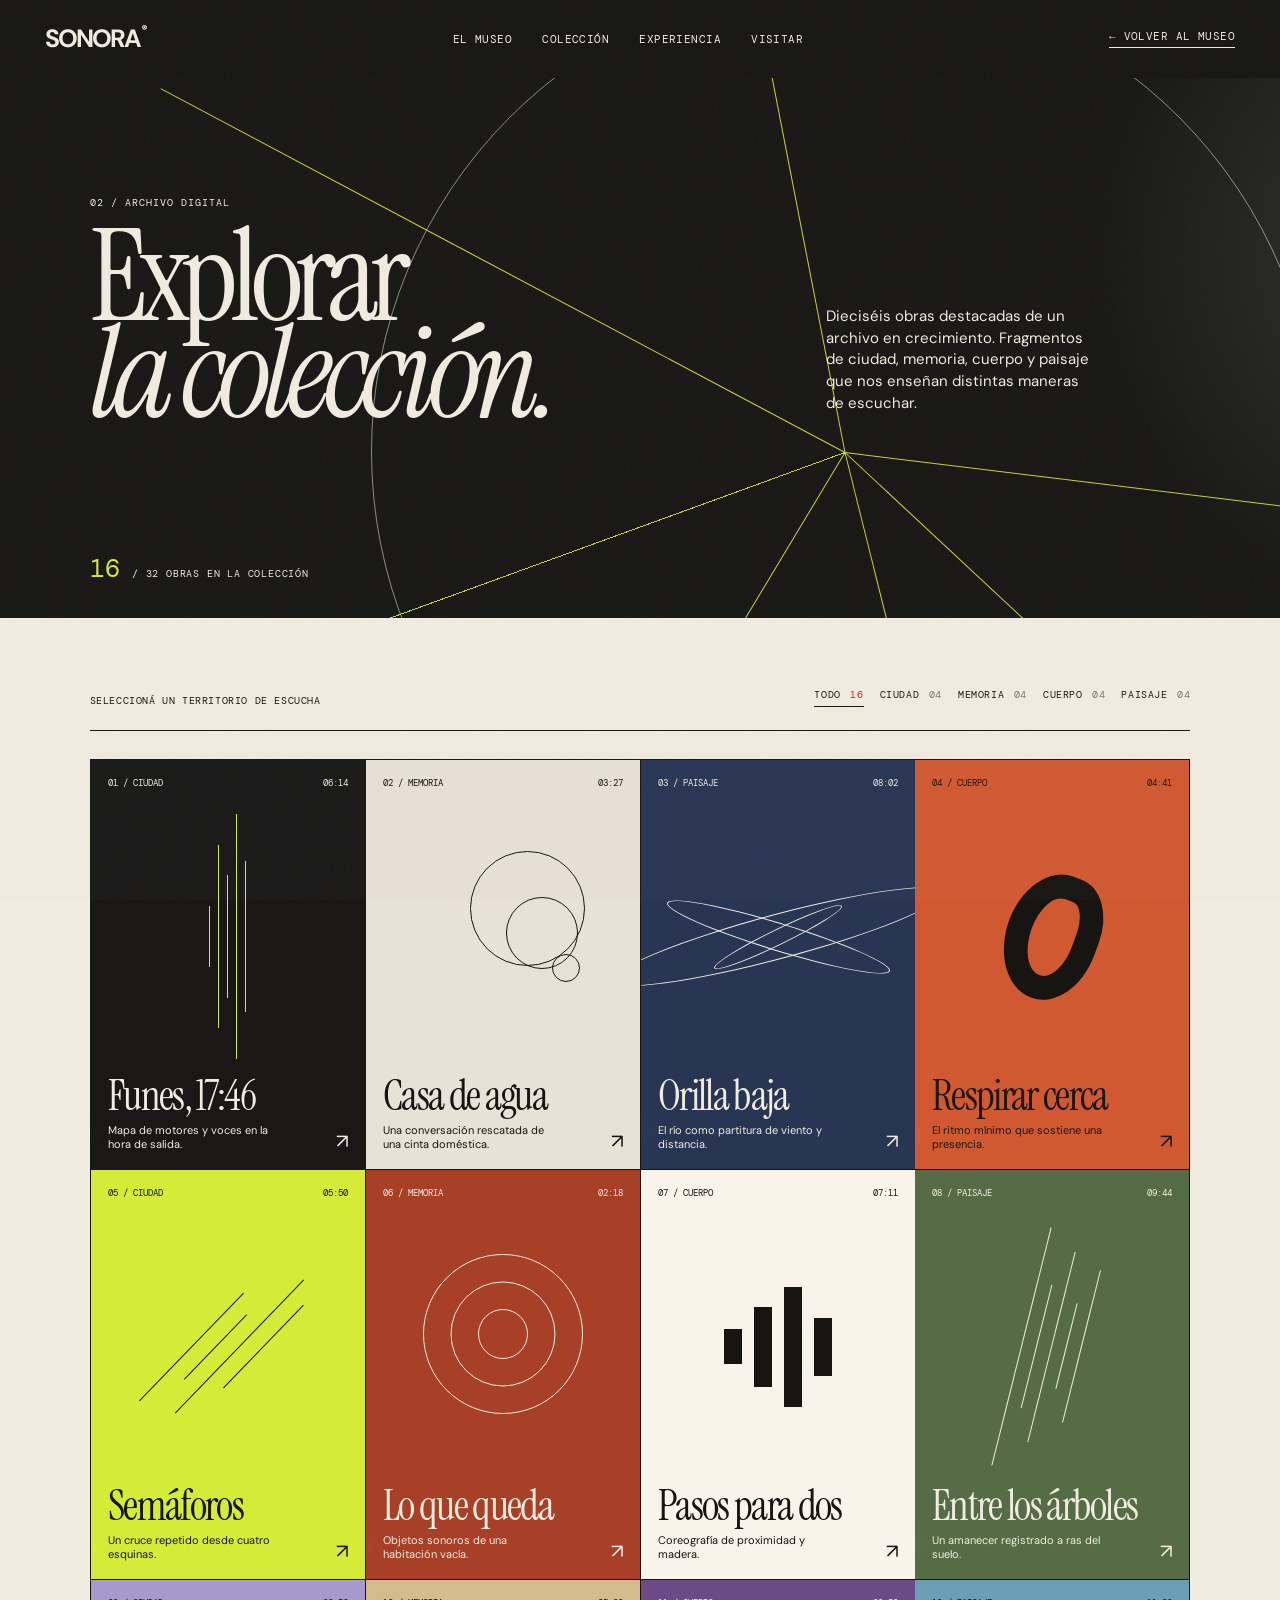
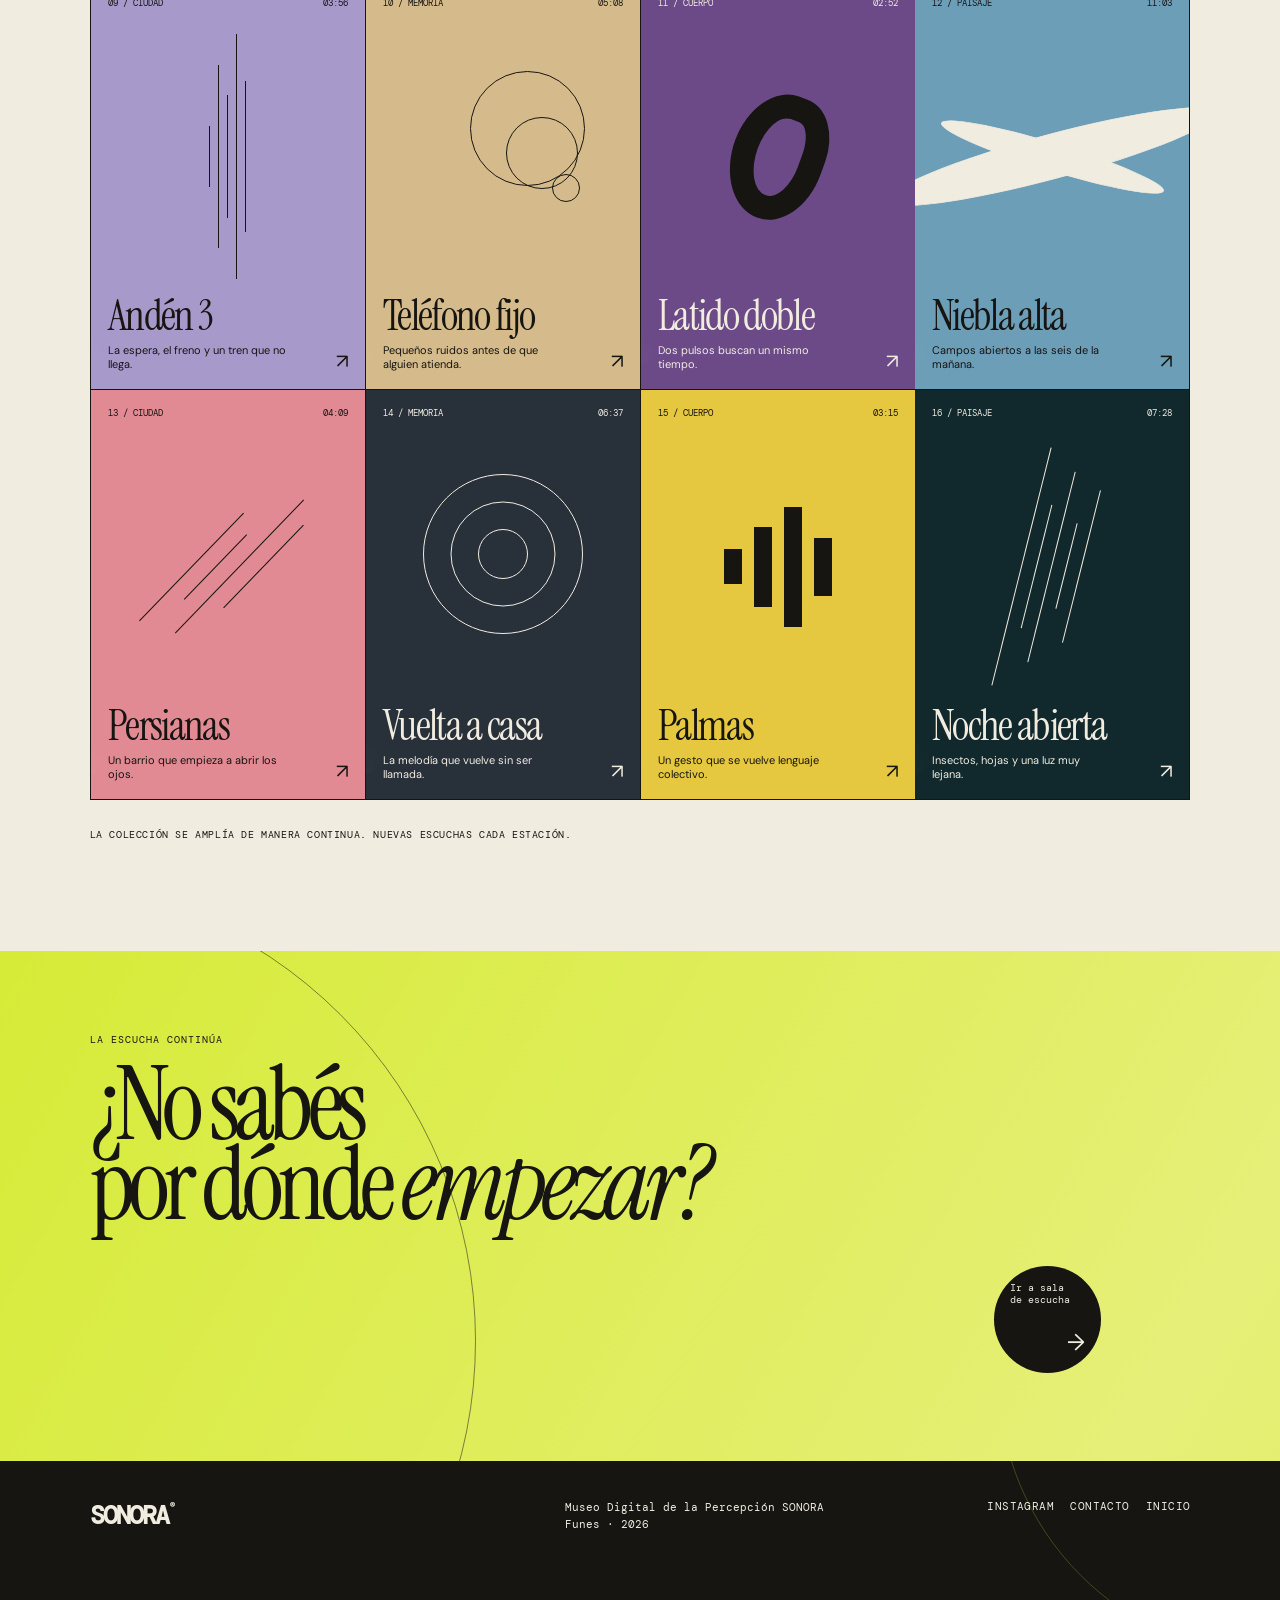
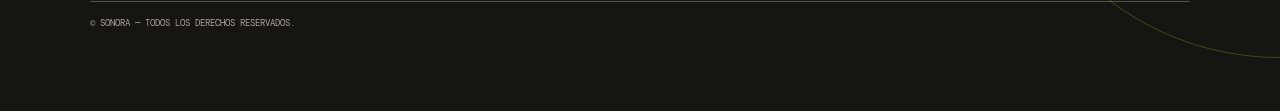
==== coleccion.html @ 022d8d6e "Add files via upload" ====
<!doctype html>
<html lang="es">
  <head>
    <meta charset="UTF-8" />
    <meta name="viewport" content="width=device-width, initial-scale=1.0" />
    <meta name="theme-color" content="#171614" />
    <meta name="description" content="Colección completa del Museo Digital de la Percepción Sonora." />
    <title>Archivo — SONORA</title>
    <link rel="stylesheet" href="styles.css" />
  </head>
  <body class="collection-page">
    <div class="grain" aria-hidden="true"></div>
    <header class="site-header collection-header">
      <a class="wordmark" href="assets/easter-egg.png" aria-label="SONORA, sorpresa">SONORA<span>®</span></a>
      <button class="menu-toggle" type="button" aria-expanded="false" aria-controls="navigation"><span></span><span></span><span class="sr-only">Abrir menú</span></button>
      <nav id="navigation" aria-label="Navegación principal">
        <a href="index.html#museo">El museo</a><a href="coleccion.html" aria-current="page">Colección</a><a href="index.html#experiencia">Experiencia</a><a href="visitar.html">Visitar</a>
      </nav>
      <a class="header-cta" href="index.html">← Volver al museo</a>
    </header>
    <main>
      <section class="archive-hero" aria-labelledby="archive-title">
        <p class="eyebrow">02 / Archivo digital</p>
        <div class="archive-title-row"><h1 id="archive-title">Explorar<br /><em>la colección.</em></h1><p>Dieciséis obras destacadas de un archivo en crecimiento. Fragmentos de ciudad, memoria, cuerpo y paisaje que nos enseñan distintas maneras de escuchar.</p></div>
        <div class="archive-counter"><span id="work-count">16</span> / 32 obras en la colección</div>
        <div class="archive-line" aria-hidden="true"><i></i><i></i><i></i><i></i><i></i><i></i><i></i></div>
      </section>
      <section class="archive-content" aria-label="Obras de la colección">
        <div class="archive-toolbar"><p>Seleccioná un territorio de escucha</p><div class="filters" role="group" aria-label="Filtrar colección">
          <button class="filter active" type="button" data-filter="all">Todo <span>16</span></button><button class="filter" type="button" data-filter="ciudad">Ciudad <span>04</span></button><button class="filter" type="button" data-filter="memoria">Memoria <span>04</span></button><button class="filter" type="button" data-filter="cuerpo">Cuerpo <span>04</span></button><button class="filter" type="button" data-filter="paisaje">Paisaje <span>04</span></button>
        </div></div>
        <div class="archive-grid">
          <article class="archive-work work-charcoal" data-category="ciudad" tabindex="0"><div class="work-meta"><span>01 / CIUDAD</span><span>06:14</span></div><div class="art-bars" aria-hidden="true"><i></i><i></i><i></i><i></i><i></i></div><div><h2>Funes, 17:46</h2><p>Mapa de motores y voces en la hora de salida.</p></div><span class="work-open">↗</span></article>
          <article class="archive-work work-bone" data-category="memoria" tabindex="0"><div class="work-meta"><span>02 / MEMORIA</span><span>03:27</span></div><div class="art-circles" aria-hidden="true"><i></i><i></i><i></i></div><div><h2>Casa de agua</h2><p>Una conversación rescatada de una cinta doméstica.</p></div><span class="work-open">↗</span></article>
          <article class="archive-work work-blue" data-category="paisaje" tabindex="0"><div class="work-meta"><span>03 / PAISAJE</span><span>08:02</span></div><div class="art-tide" aria-hidden="true"><i></i><i></i><i></i></div><div><h2>Orilla baja</h2><p>El río como partitura de viento y distancia.</p></div><span class="work-open">↗</span></article>
          <article class="archive-work work-orange" data-category="cuerpo" tabindex="0"><div class="work-meta"><span>04 / CUERPO</span><span>04:41</span></div><div class="art-body" aria-hidden="true"><i></i></div><div><h2>Respirar cerca</h2><p>El ritmo mínimo que sostiene una presencia.</p></div><span class="work-open">↗</span></article>
          <article class="archive-work work-acid" data-category="ciudad" tabindex="0"><div class="work-meta"><span>05 / CIUDAD</span><span>05:50</span></div><div class="art-gridline" aria-hidden="true"><i></i><i></i><i></i><i></i></div><div><h2>Semáforos</h2><p>Un cruce repetido desde cuatro esquinas.</p></div><span class="work-open">↗</span></article>
          <article class="archive-work work-rust" data-category="memoria" tabindex="0"><div class="work-meta"><span>06 / MEMORIA</span><span>02:18</span></div><div class="art-spiral" aria-hidden="true"><i></i><i></i><i></i></div><div><h2>Lo que queda</h2><p>Objetos sonoros de una habitación vacía.</p></div><span class="work-open">↗</span></article>
          <article class="archive-work work-cream" data-category="cuerpo" tabindex="0"><div class="work-meta"><span>07 / CUERPO</span><span>07:11</span></div><div class="art-steps" aria-hidden="true"><i></i><i></i><i></i><i></i></div><div><h2>Pasos para dos</h2><p>Coreografía de proximidad y madera.</p></div><span class="work-open">↗</span></article>
          <article class="archive-work work-green" data-category="paisaje" tabindex="0"><div class="work-meta"><span>08 / PAISAJE</span><span>09:44</span></div><div class="art-forest" aria-hidden="true"><i></i><i></i><i></i><i></i><i></i></div><div><h2>Entre los árboles</h2><p>Un amanecer registrado a ras del suelo.</p></div><span class="work-open">↗</span></article>
          <article class="archive-work work-lilac" data-category="ciudad" tabindex="0"><div class="work-meta"><span>09 / CIUDAD</span><span>03:56</span></div><div class="art-bars" aria-hidden="true"><i></i><i></i><i></i><i></i><i></i></div><div><h2>Andén 3</h2><p>La espera, el freno y un tren que no llega.</p></div><span class="work-open">↗</span></article>
          <article class="archive-work work-sand" data-category="memoria" tabindex="0"><div class="work-meta"><span>10 / MEMORIA</span><span>05:08</span></div><div class="art-circles" aria-hidden="true"><i></i><i></i><i></i></div><div><h2>Teléfono fijo</h2><p>Pequeños ruidos antes de que alguien atienda.</p></div><span class="work-open">↗</span></article>
          <article class="archive-work work-violet" data-category="cuerpo" tabindex="0"><div class="work-meta"><span>11 / CUERPO</span><span>02:52</span></div><div class="art-body" aria-hidden="true"><i></i></div><div><h2>Latido doble</h2><p>Dos pulsos buscan un mismo tiempo.</p></div><span class="work-open">↗</span></article>
          <article class="archive-work work-sky" data-category="paisaje" tabindex="0"><div class="work-meta"><span>12 / PAISAJE</span><span>11:03</span></div><div class="art-tide" aria-hidden="true"><i></i><i></i><i></i></div><div><h2>Niebla alta</h2><p>Campos abiertos a las seis de la mañana.</p></div><span class="work-open">↗</span></article>
          <article class="archive-work work-pink" data-category="ciudad" tabindex="0"><div class="work-meta"><span>13 / CIUDAD</span><span>04:09</span></div><div class="art-gridline" aria-hidden="true"><i></i><i></i><i></i><i></i></div><div><h2>Persianas</h2><p>Un barrio que empieza a abrir los ojos.</p></div><span class="work-open">↗</span></article>
          <article class="archive-work work-ink" data-category="memoria" tabindex="0"><div class="work-meta"><span>14 / MEMORIA</span><span>06:37</span></div><div class="art-spiral" aria-hidden="true"><i></i><i></i><i></i></div><div><h2>Vuelta a casa</h2><p>La melodía que vuelve sin ser llamada.</p></div><span class="work-open">↗</span></article>
          <article class="archive-work work-yellow" data-category="cuerpo" tabindex="0"><div class="work-meta"><span>15 / CUERPO</span><span>03:15</span></div><div class="art-steps" aria-hidden="true"><i></i><i></i><i></i><i></i></div><div><h2>Palmas</h2><p>Un gesto que se vuelve lenguaje colectivo.</p></div><span class="work-open">↗</span></article>
          <article class="archive-work work-night" data-category="paisaje" tabindex="0"><div class="work-meta"><span>16 / PAISAJE</span><span>07:28</span></div><div class="art-forest" aria-hidden="true"><i></i><i></i><i></i><i></i><i></i></div><div><h2>Noche abierta</h2><p>Insectos, hojas y una luz muy lejana.</p></div><span class="work-open">↗</span></article>
        </div>
        <p class="archive-note">La colección se amplía de manera continua. Nuevas escuchas cada estación.</p>
      </section>
      <section class="archive-cta"><p class="eyebrow">La escucha continúa</p><h2>¿No sabés<br />por dónde <em>empezar?</em></h2><a class="circle-link" href="index.html#experiencia"><span>Ir a sala<br />de escucha</span><b>→</b></a></section>
    </main>
    <footer><a class="wordmark" href="index.html">SONORA<span>®</span></a><p>Museo Digital de la Percepción SONORA<br />Funes · 2026</p><div><a href="https://instagram.com/fran.dubua/" target="_blank" rel="noreferrer">Instagram</a><a href="mailto:riojinzxc@gmail.com">Contacto</a><a href="index.html">Inicio</a></div><small>© SONORA — Todos los derechos reservados.</small></footer>
    <script src="coleccion.js"></script>
  </body>
</html>
---- styles.css ----
@import url('https://fonts.googleapis.com/css2?family=DM+Mono&family=DM+Sans:wght@400;500;700&family=Instrument+Serif:ital@0;1&display=swap');

:root{--ink:#161512;--cream:#f1ece0;--paper:#d9d0c0;--acid:#d6eb37;--rust:#c44a29;--red:#b52620;--mono:'DM Mono',monospace;--sans:'DM Sans',sans-serif;--serif:'Instrument Serif',Georgia,serif}*{box-sizing:border-box}html{scroll-behavior:smooth}body{margin:0;background:var(--cream);color:var(--ink);font-family:var(--sans);font-size:16px}.grain{position:fixed;inset:0;z-index:20;pointer-events:none;opacity:.055;background-image:url("data:image/svg+xml,%3Csvg viewBox='0 0 180 180' xmlns='http://www.w3.org/2000/svg'%3E%3Cfilter id='n'%3E%3CfeTurbulence type='fractalNoise' baseFrequency='.95' numOctaves='4' stitchTiles='stitch'/%3E%3C/filter%3E%3Crect width='100%25' height='100%25' filter='url(%23n)' opacity='.9'/%3E%3C/svg%3E")}.site-header{height:78px;padding:0 3.5vw;display:flex;align-items:center;justify-content:space-between;border-bottom:1px solid rgba(22,21,18,.24);position:absolute;left:0;right:0;z-index:4;color:var(--cream)}.wordmark{font-weight:700;letter-spacing:-.08em;font-size:25px;text-decoration:none;color:inherit}.wordmark span{font-family:var(--mono);font-size:8px;vertical-align:top;letter-spacing:0;margin-left:2px}.site-header nav{display:flex;gap:30px}.site-header nav a,.header-cta,footer a{font:11px var(--mono);color:inherit;text-decoration:none;text-transform:uppercase;letter-spacing:.04em}.header-cta{border-bottom:1px solid currentColor;padding-bottom:4px}.header-cta span{font-size:15px;margin-left:5px}.menu-toggle{display:none}.hero{min-height:800px;height:100vh;position:relative;overflow:hidden;background:#171614;color:var(--cream);padding:110px 7vw 38px}.hero-topline{font:10px var(--mono);display:flex;justify-content:space-between;letter-spacing:.08em}.hero-content{position:relative;z-index:2;margin-top:clamp(60px,12vh,150px);max-width:760px}.eyebrow{font:10px var(--mono);text-transform:uppercase;letter-spacing:.1em;margin:0 0 19px}.hero h1,h2{font:clamp(65px,9.4vw,150px)/.77 var(--serif);letter-spacing:-.055em;font-weight:400;margin:0}.hero h1 em,h2 em{font-weight:400}.hero-intro{display:flex;align-items:end;gap:35px;margin:42px 0 0 25%;max-width:480px}.hero-intro p{font-size:14px;line-height:1.45;margin:0;max-width:215px}.circle-link{display:flex;flex:none;width:107px;height:107px;border-radius:50%;background:var(--acid);color:var(--ink);padding:16px;text-decoration:none;justify-content:space-between;flex-direction:column;font:10px/1.2 var(--mono)}.circle-link b{font:23px var(--sans);align-self:flex-end}.hero-art{position:absolute;right:-7vw;bottom:-13vh;width:min(64vw,800px);height:min(64vw,800px)}.sun{background:var(--acid);width:24%;aspect-ratio:1;border-radius:50%;position:absolute;top:5%;left:43%;z-index:1}.arch{position:absolute;border:1px solid rgba(241,236,224,.72);border-bottom:0;border-radius:50% 50% 0 0}.arch-one{width:75%;height:105%;bottom:0;left:11%}.arch-two{width:51%;height:71%;bottom:0;left:23%}.arch-three{width:27%;height:37%;bottom:0;left:35%}.hero-art p{position:absolute;z-index:2;bottom:11%;left:0;font:10px/1.25 var(--mono);letter-spacing:.08em}.scroll-cue{position:absolute;bottom:35px;right:7vw;font:10px var(--mono);letter-spacing:.06em;display:flex;align-items:center;gap:10px}.scroll-cue span{display:block;height:1px;width:48px;background:var(--cream)}.manifesto{padding:150px 7vw;display:grid;grid-template-columns:18% 1fr 250px;gap:5vw;align-items:start}.section-index{font:10px var(--mono);letter-spacing:.08em}.manifesto h2,.collection h2,.lab-copy h2,.visit h2{font-size:clamp(52px,6.7vw,103px);line-height:.8}.large-copy{font-size:19px;line-height:1.45;max-width:575px;margin:52px 0 32px}.text-link{font:11px var(--mono);text-transform:uppercase;color:inherit;letter-spacing:.04em;text-decoration:none;border-bottom:1px solid;padding-bottom:6px}.text-link span{font:17px var(--sans);margin-left:9px}.quote-card{background:var(--rust);color:var(--cream);min-height:355px;padding:27px;position:relative;overflow:hidden}.quote-mark{font:68px/1 var(--serif)}blockquote{font:31px/.93 var(--serif);margin:35px 0 35px}cite{font:9px var(--mono);font-style:normal;text-transform:uppercase}.quote-lines{position:absolute;bottom:-4px;right:-25px;width:180px;height:90px;display:flex;align-items:flex-end;gap:4px;opacity:.75}.quote-lines i{width:1px;background:var(--cream);transform-origin:bottom}.quote-lines i:nth-child(1){height:25%}.quote-lines i:nth-child(2){height:86%}.quote-lines i:nth-child(3){height:48%}.quote-lines i:nth-child(4){height:100%}.quote-lines i:nth-child(5){height:63%}.quote-lines i:nth-child(6){height:87%}.collection{padding:75px 3.5vw 100px;border-top:1px solid var(--ink)}.section-heading{padding:0 3.5vw 65px;display:flex;align-items:end;justify-content:space-between}.section-heading .eyebrow{margin-top:20px;margin-bottom:0}.room-grid{display:grid;grid-template-columns:repeat(4,1fr);border-top:1px solid var(--ink);border-left:1px solid var(--ink)}.room{height:515px;border-right:1px solid var(--ink);border-bottom:1px solid var(--ink);padding:17px;position:relative;overflow:hidden;cursor:pointer;transition:transform .3s ease,box-shadow .3s ease}.room:hover,.room:focus-visible{transform:translateY(-8px);box-shadow:0 12px 0 var(--ink);z-index:1;outline:none}.room-number,.room-type{font:10px var(--mono);position:relative;z-index:1}.room-type{float:right}.room h3{font:45px/.83 var(--serif);letter-spacing:-.04em;position:absolute;z-index:2;left:17px;bottom:62px;margin:0}.room p{font-size:12px;line-height:1.3;position:absolute;left:17px;bottom:19px;margin:0;max-width:160px}.room-arrow{position:absolute;right:18px;bottom:18px;font-size:21px}.room-dark{background:#171614;color:var(--cream)}.room-paper{background:#e5dfd4}.room-red{background:var(--red);color:var(--cream)}.room-line{background:var(--acid)}.room-visual{position:absolute;inset:50px 0 100px}.pulse-visual{display:flex;align-items:center;justify-content:center;gap:10px}.pulse-visual i{display:block;width:1px;background:var(--acid);animation:pulse 1.6s infinite ease-in-out}.pulse-visual i:nth-child(1){height:35%}.pulse-visual i:nth-child(2){height:73%;animation-delay:.2s}.pulse-visual i:nth-child(3){height:100%;animation-delay:.4s}.pulse-visual i:nth-child(4){height:55%;animation-delay:.6s}@keyframes pulse{50%{transform:scaleY(.35)}}.paper-visual span{font:110px var(--serif);position:absolute;left:14%;top:20%;color:rgba(22,21,18,.14)}.paper-visual i{position:absolute;border:1px solid var(--ink);border-radius:50%;width:145px;aspect-ratio:1;left:32%;top:13%}.paper-visual i:nth-of-type(2){width:95px;left:44%;top:27%}.paper-visual i:nth-of-type(3){width:40px;left:57%;top:43%}.ear-visual div{width:150px;height:190px;border-radius:50% 48% 52% 47%;border:34px solid var(--cream);border-left-width:22px;transform:rotate(-27deg);margin:27px auto}.line-visual{display:flex;justify-content:center;align-items:center;gap:9px}.line-visual i{display:block;border:1px solid var(--ink);height:190px;width:35px;border-radius:50%;transform:rotate(34deg)}.line-visual i:nth-child(2){height:120px}.line-visual i:nth-child(3){height:230px}.line-visual i:nth-child(4){height:80px}.line-visual i:nth-child(5){height:160px}.collection-footer{display:flex;justify-content:space-between;padding:25px 3.5vw 0}.collection-footer p{font:11px var(--mono);margin:0}.listening-lab{display:grid;grid-template-columns:1fr 1fr;min-height:720px;background:#25241f;color:var(--cream)}.lab-copy{padding:11vw 9vw}.lab-copy>p:not(.eyebrow):not(.small-note){font-size:15px;line-height:1.45;max-width:340px;margin:42px 0}.small-note{font:10px var(--mono);color:#b5b0a8}.sound-console{background:#121210;padding:25px 9%;display:flex;flex-direction:column;align-items:center;position:relative;overflow:hidden}.console-header{width:100%;font:10px var(--mono);letter-spacing:.04em;display:flex;justify-content:space-between}.console-header span:last-child{color:var(--acid)}.sound-orbit{width:330px;aspect-ratio:1;margin:auto;position:relative}.orbit{position:absolute;border:1px solid rgba(241,236,224,.65);border-radius:50%;left:50%;top:50%;transform:translate(-50%,-50%)}.orbit-a{width:100%;height:46%;animation:spin 13s infinite linear}.orbit-b{height:100%;width:46%;animation:spin 10s infinite reverse linear}.core{width:24%;aspect-ratio:1;border-radius:50%;background:var(--acid);position:absolute;left:38%;top:38%;box-shadow:0 0 35px rgba(214,235,55,.3);transition:transform .2s}.is-playing .core{animation:breathe 1.8s infinite ease-in-out}@keyframes spin{to{transform:translate(-50%,-50%) rotate(360deg)}}@keyframes breathe{50%{transform:scale(1.35)}}.play-button{width:110px;height:110px;border:1px solid var(--cream);border-radius:50%;background:transparent;color:var(--cream);margin:-35px 0 28px;position:relative;z-index:1;cursor:pointer;font:10px var(--mono);text-transform:uppercase;display:flex;flex-direction:column;align-items:center;justify-content:center;gap:7px;transition:.25s}.play-button:hover{background:var(--acid);border-color:var(--acid);color:var(--ink)}.play-icon{font-size:17px}.sound-controls{border-top:1px solid rgba(241,236,224,.4);padding-top:18px;width:100%;display:grid;grid-template-columns:1fr 1.4fr;gap:15px;font:10px var(--mono);text-transform:uppercase}.sound-controls label{display:flex;flex-direction:column;gap:8px}.sound-controls select{appearance:none;background:transparent;color:var(--cream);border:0;border-bottom:1px solid rgba(241,236,224,.6);padding:0 0 7px;font:12px var(--sans)}.sound-controls option{color:var(--ink)}input[type=range]{accent-color:var(--acid);width:100%}output{color:var(--acid);text-transform:none}.waveform{height:22px;width:100%;margin-top:25px;background:repeating-linear-gradient(90deg,transparent 0 7px,var(--acid) 7px 8px,transparent 8px 14px);mask-image:linear-gradient(135deg,transparent 0 5%,#000 5% 15%,transparent 15% 22%,#000 22% 44%,transparent 44% 55%,#000 55% 70%,transparent 70% 80%,#000 80% 100%);opacity:.8}.visit{background:var(--paper);min-height:680px;display:grid;grid-template-columns:45% 1fr}.visit-art{position:relative;overflow:hidden;background:#ded6c7}.ripple{position:absolute;border:1px solid var(--ink);width:130%;aspect-ratio:1;border-radius:50%;left:-65%;top:50%;transform:translateY(-50%)}.r2{width:105%;left:-52.5%}.r3{width:80%;left:-40%}.r4{width:55%;left:-27.5%;background:var(--acid)}.visit-content{padding:10vw 7vw 5vw;display:flex;flex-direction:column;justify-content:space-between}.visit h2{font-size:clamp(64px,7.5vw,116px)}.visit-bottom{display:flex;align-items:end;justify-content:space-between;gap:25px}.visit-bottom p{font-size:14px;line-height:1.4;max-width:220px;margin:0}.button-light{background:var(--ink);color:var(--cream);padding:17px 20px;text-decoration:none;font:10px var(--mono);text-transform:uppercase;white-space:nowrap}.button-light span{font-size:15px;margin-left:12px}footer{min-height:250px;padding:38px 7vw;display:grid;grid-template-columns:1.5fr 1fr 1fr;gap:25px;background:var(--ink);color:var(--cream)}footer p{font:11px/1.5 var(--mono);margin:0}footer>div{display:flex;gap:16px;justify-content:end}footer small{grid-column:1/-1;border-top:1px solid rgba(241,236,224,.28);padding-top:15px;font:9px var(--mono);text-transform:uppercase;color:#aaa59b}.sr-only{position:absolute;width:1px;height:1px;overflow:hidden;clip:rect(0,0,0,0)}
@media(max-width:800px){.site-header{height:65px;padding:0 5vw}.site-header nav,.header-cta{display:none}.menu-toggle{display:flex;width:32px;height:24px;border:0;background:transparent;padding:3px 0;flex-direction:column;justify-content:space-around}.menu-toggle span:not(.sr-only){height:1px;background:var(--cream);width:100%;display:block}.site-header nav.open{display:flex;position:absolute;top:65px;right:0;left:0;background:var(--ink);padding:24px 5vw;flex-direction:column;gap:20px}.hero{min-height:680px;padding:90px 7vw 28px}.hero-content{margin-top:70px}.hero-intro{margin:30px 0 0;gap:22px}.hero-art{width:105vw;right:-40vw;bottom:-3vh}.scroll-cue{display:none}.manifesto{padding:90px 7vw;grid-template-columns:1fr;gap:35px}.quote-card{max-width:350px}.section-heading{padding:0 3.5vw 38px;display:block}.section-heading h2{margin-top:32px}.room-grid{grid-template-columns:1fr 1fr}.room{height:400px}.collection-footer{gap:25px;align-items:start;flex-direction:column}.listening-lab{grid-template-columns:1fr}.lab-copy{padding:90px 9vw 55px}.sound-console{min-height:610px;padding:22px 9%}.visit{grid-template-columns:1fr}.visit-art{height:270px}.ripple{left:-35%;top:100%}.r2{left:-23%}.r3{left:-10%}.r4{left:2%}.visit-content{min-height:540px;padding:70px 7vw 45px}footer{grid-template-columns:1fr 1fr;padding:34px 7vw}footer>div{justify-content:start;flex-direction:column;gap:10px}footer small{grid-column:1/-1}}
@media(max-width:450px){.hero h1{font-size:68px}.hero-intro p{font-size:13px}.circle-link{width:92px;height:92px}.room-grid{grid-template-columns:1fr}.room{height:370px}.room h3{font-size:47px}.visit-bottom{align-items:start;flex-direction:column}.sound-orbit{width:260px}footer{grid-template-columns:1fr}.manifesto h2,.collection h2,.lab-copy h2,.visit h2{font-size:60px}}

/* Página de colección */
.collection-page{background:var(--cream)}.collection-header{position:relative;background:var(--ink)}.archive-hero{background:var(--ink);color:var(--cream);padding:118px 7vw 75px;min-height:540px;position:relative;overflow:hidden}.archive-title-row{display:flex;justify-content:space-between;align-items:end;position:relative;z-index:1}.archive-title-row h1{font:clamp(76px,10vw,154px)/.76 var(--serif);font-weight:400;letter-spacing:-.06em;margin:0}.archive-title-row p{font-size:15px;line-height:1.45;width:265px;margin:0 9% 8px 0}.archive-counter{position:absolute;bottom:33px;z-index:1;font:10px var(--mono);letter-spacing:.08em;text-transform:uppercase}.archive-counter span{color:var(--acid);font-size:25px;margin-right:4px}.archive-line{position:absolute;right:-3vw;bottom:-24vw;width:74vw;height:74vw;border-radius:50%;border:1px solid rgba(241,236,224,.55)}.archive-line i{position:absolute;left:50%;top:50%;width:82%;height:1px;background:var(--acid);transform-origin:left center;opacity:.9}.archive-line i:nth-child(1){transform:rotate(7deg)}.archive-line i:nth-child(2){transform:rotate(43deg)}.archive-line i:nth-child(3){transform:rotate(76deg)}.archive-line i:nth-child(4){transform:rotate(121deg)}.archive-line i:nth-child(5){transform:rotate(160deg)}.archive-line i:nth-child(6){transform:rotate(208deg)}.archive-line i:nth-child(7){transform:rotate(259deg)}.archive-content{padding:70px 7vw 110px}.archive-toolbar{border-bottom:1px solid var(--ink);padding-bottom:23px;margin-bottom:28px;display:flex;justify-content:space-between;align-items:end;gap:25px}.archive-toolbar>p,.filter{font:10px var(--mono);text-transform:uppercase;letter-spacing:.06em}.archive-toolbar>p{margin:0}.filters{display:flex;gap:16px;flex-wrap:wrap;justify-content:end}.filter{background:transparent;border:0;border-bottom:1px solid transparent;padding:0 0 5px;cursor:pointer;color:var(--ink)}.filter span{color:#777;margin-left:3px}.filter:hover,.filter.active{border-bottom-color:var(--ink)}.filter.active span{color:var(--red)}.archive-grid{display:grid;grid-template-columns:repeat(4,1fr);border-top:1px solid var(--ink);border-left:1px solid var(--ink)}.archive-work{height:410px;position:relative;padding:17px;border-right:1px solid var(--ink);border-bottom:1px solid var(--ink);overflow:hidden;display:flex;flex-direction:column;justify-content:space-between;cursor:pointer;transition:transform .25s ease,box-shadow .25s ease}.archive-work:hover,.archive-work:focus-visible{transform:translateY(-7px);box-shadow:0 8px 0 var(--ink);z-index:2;outline:0}.archive-work[hidden]{display:none}.work-meta{font:9px var(--mono);display:flex;justify-content:space-between;position:relative;z-index:1}.archive-work h2{font:42px/.83 var(--serif);letter-spacing:-.04em;margin:0 0 9px}.archive-work p{font-size:11px;line-height:1.32;max-width:180px;margin:0}.work-open{position:absolute;right:16px;bottom:15px;font-size:20px}.work-charcoal{background:#191817;color:var(--cream)}.work-bone{background:#e8e1d6}.work-blue{background:#283553;color:#f1ece0}.work-orange{background:#d15931;color:#191817}.work-acid{background:var(--acid)}.work-rust{background:#a84028;color:var(--cream)}.work-cream{background:#f8f4e9}.work-green{background:#566c47;color:var(--cream)}.archive-work [class^="art-"]{position:absolute;inset:54px 0 110px}.art-bars{display:flex;justify-content:center;align-items:center;gap:8px}.art-bars i{display:block;width:1px;background:var(--acid);height:25%}.art-bars i:nth-child(2){height:75%}.art-bars i:nth-child(3){height:50%}.art-bars i:nth-child(4){height:100%}.art-bars i:nth-child(5){height:62%}.art-circles i{position:absolute;width:115px;aspect-ratio:1;border:1px solid var(--ink);border-radius:50%;left:38%;top:15%}.art-circles i:nth-child(2){width:72px;left:51%;top:34%}.art-circles i:nth-child(3){width:28px;left:68%;top:57%}.art-tide{display:flex;align-items:center;justify-content:center}.art-tide i{position:absolute;width:125%;height:45px;border:1px solid var(--cream);border-radius:50%;transform:rotate(-15deg)}.art-tide i:nth-child(2){width:85%;height:28px;transform:rotate(17deg)}.art-tide i:nth-child(3){width:52%;height:16px;transform:rotate(-26deg)}.art-body{display:flex;justify-content:center;align-items:center}.art-body i{width:92px;height:128px;border:24px solid var(--ink);border-radius:50% 42% 49% 52%;transform:rotate(20deg)}.art-gridline{display:flex;justify-content:center;gap:23px;align-items:center}.art-gridline i{width:1px;height:150px;background:var(--ink);transform:rotate(44deg)}.art-gridline i:nth-child(2){height:90px}.art-gridline i:nth-child(3){height:185px}.art-gridline i:nth-child(4){height:115px}.art-spiral i{position:absolute;left:50%;top:45%;border:1px solid var(--cream);border-radius:50%;transform:translate(-50%,-50%);width:160px;aspect-ratio:1}.art-spiral i:nth-child(2){width:105px}.art-spiral i:nth-child(3){width:50px}.art-steps{display:flex;justify-content:center;align-items:center;gap:12px}.art-steps i{display:block;background:var(--ink);width:18px;height:35px}.art-steps i:nth-child(2){height:80px}.art-steps i:nth-child(3){height:120px}.art-steps i:nth-child(4){height:58px}.art-forest{display:flex;justify-content:center;align-items:center;gap:14px}.art-forest i{display:block;width:1px;background:var(--cream);height:100%;transform:rotate(14deg)}.art-forest i:nth-child(2){height:52%}.art-forest i:nth-child(3){height:80%}.art-forest i:nth-child(4){height:36%}.art-forest i:nth-child(5){height:64%}.archive-note{font:10px var(--mono);text-transform:uppercase;letter-spacing:.06em;margin:28px 0 0}.archive-cta{background:var(--acid);min-height:510px;padding:82px 7vw;position:relative;overflow:hidden}.archive-cta h2{font:clamp(65px,8vw,122px)/.78 var(--serif);letter-spacing:-.06em;font-weight:400;margin:0}.archive-cta .circle-link{position:absolute;right:14vw;bottom:88px;background:var(--ink);color:var(--cream)}
@media(max-width:800px){.archive-hero{min-height:570px;padding:90px 7vw 65px}.archive-title-row{display:block}.archive-title-row p{margin:35px 0 0;width:min(300px,100%)}.archive-line{width:100vw;height:100vw;bottom:-48vw;right:-34vw}.archive-toolbar{align-items:start;flex-direction:column}.filters{justify-content:start}.archive-grid{grid-template-columns:1fr 1fr}.archive-work{height:370px}.archive-cta{min-height:460px}.archive-cta .circle-link{right:8vw;bottom:55px}}
@media(max-width:450px){.archive-hero{min-height:530px}.archive-title-row h1{font-size:68px}.archive-grid{grid-template-columns:1fr}.archive-work{height:350px}.archive-cta h2{font-size:61px}.archive-cta .circle-link{position:relative;right:auto;bottom:auto;margin-top:48px}.filters{gap:11px}.archive-toolbar{margin-bottom:22px}}

/* Movimiento y nuevas exhibiciones */
.hero-art{animation:hero-drift 13s ease-in-out infinite alternate;will-change:transform}.sun{animation:sun-pulse 5.5s ease-in-out infinite;will-change:transform,box-shadow}.arch{will-change:transform}.arch-one{animation:arch-sway 11s ease-in-out infinite}.arch-two{animation:arch-sway 14s -4s ease-in-out infinite reverse}.arch-three{animation:arch-sway 9s -2s ease-in-out infinite}.hero-art p{animation:caption-float 7s ease-in-out infinite}@keyframes hero-drift{from{transform:translate3d(-.5%,1%,0) rotate(-1deg)}to{transform:translate3d(1.5%,-1.5%,0) rotate(1deg)}}@keyframes sun-pulse{0%,100%{transform:scale(1);box-shadow:0 0 0 rgba(214,235,55,0)}50%{transform:scale(1.12);box-shadow:0 0 50px rgba(214,235,55,.22)}}@keyframes arch-sway{0%,100%{transform:translateX(0) scaleY(1)}50%{transform:translateX(10px) scaleY(1.025)}}@keyframes caption-float{50%{transform:translateY(-9px)}}
.sound-orbit{animation:orbital-drift 9s cubic-bezier(.45,.05,.55,.95) infinite alternate;filter:drop-shadow(0 0 18px rgba(214,235,55,.09));will-change:transform}.sound-orbit::before,.sound-orbit::after{content:"";position:absolute;left:50%;top:50%;border-radius:50%;border:1px solid rgba(214,235,55,.42);pointer-events:none}.sound-orbit::before{width:74%;height:20%;transform:translate(-50%,-50%) rotate(32deg);animation:orbit-slant 11s linear infinite}.sound-orbit::after{width:18%;height:92%;transform:translate(-50%,-50%) rotate(-18deg);border-color:rgba(241,236,224,.3);animation:orbit-slant 16s linear infinite reverse}.orbit{backface-visibility:hidden;will-change:transform}.orbit-a{animation-duration:16s}.orbit-b{animation-duration:12s}.core{animation:core-idle 4.2s ease-in-out infinite;will-change:transform,box-shadow}.is-playing .sound-orbit{animation-duration:5.5s}.is-playing .core{animation:breathe 1.35s ease-in-out infinite;box-shadow:0 0 56px rgba(214,235,55,.55)}@keyframes orbital-drift{0%{transform:rotate(-2deg) scale(.96)}55%{transform:rotate(2deg) scale(1.035)}100%{transform:rotate(-1deg) scale(1)}}@keyframes orbit-slant{to{transform:translate(-50%,-50%) rotate(392deg)}}@keyframes core-idle{0%,100%{transform:scale(.92)}50%{transform:scale(1.08)}}
.work-lilac{background:#a79acb}.work-sand{background:#d5bb8b}.work-violet{background:#6c4a87;color:var(--cream)}.work-sky{background:#6c9eb8}.work-pink{background:#e28a93}.work-ink{background:#28303a;color:var(--cream)}.work-yellow{background:#e5c83f}.work-night{background:#11282d;color:var(--cream)}.work-lilac .art-bars i{background:var(--ink)}.work-sky .art-tide i,.work-night .art-forest i{border-color:var(--cream);background-color:var(--cream)}
@media(prefers-reduced-motion:reduce){*,*::before,*::after{animation-duration:.01ms!important;animation-iteration-count:1!important;scroll-behavior:auto!important}}

/* El museo como organismo en movimiento */
.grain{animation:grain-drift .22s steps(2) infinite;background-size:190px 190px}.site-header{backdrop-filter:blur(2px)}.site-header a,.site-header button{transition:opacity .25s ease,transform .25s ease}.site-header nav a:hover,.header-cta:hover{opacity:.6;transform:translateY(-2px)}.circle-link{transition:transform .5s cubic-bezier(.2,.8,.2,1),box-shadow .5s ease}.circle-link:hover{transform:rotate(11deg) scale(1.09);box-shadow:0 0 0 7px rgba(214,235,55,.13)}.circle-link b{transition:transform .35s ease}.circle-link:hover b{transform:translate(5px,-3px)}@keyframes grain-drift{0%{background-position:0 0}25%{background-position:31% 57%}50%{background-position:77% 18%}75%{background-position:13% 83%}100%{background-position:61% 43%}}

.manifesto{position:relative;overflow:hidden}.manifesto::after{content:"";position:absolute;width:500px;height:500px;border:1px solid rgba(22,21,18,.09);border-radius:50%;right:-260px;bottom:-270px;animation:slow-turn 30s linear infinite;pointer-events:none}.manifesto-copy{animation:copy-reveal 1.1s cubic-bezier(.2,.8,.2,1) both}.quote-card{isolation:isolate;transition:transform .5s cubic-bezier(.2,.8,.2,1),box-shadow .5s ease}.quote-card::before{content:"";position:absolute;width:260px;aspect-ratio:1;border-radius:50%;border:1px solid rgba(241,236,224,.36);right:-105px;top:-110px;animation:slow-turn 16s linear infinite;z-index:-1}.quote-card:hover{transform:rotate(-1.5deg) translateY(-8px);box-shadow:10px 10px 0 var(--ink)}.quote-lines i{animation:quote-meter 1.8s ease-in-out infinite alternate}.quote-lines i:nth-child(2){animation-delay:-.7s}.quote-lines i:nth-child(3){animation-delay:-1.4s}.quote-lines i:nth-child(4){animation-delay:-.3s}.quote-lines i:nth-child(5){animation-delay:-1s}.quote-lines i:nth-child(6){animation-delay:-.5s}@keyframes copy-reveal{from{opacity:0;transform:translateY(24px)}to{opacity:1;transform:translateY(0)}}@keyframes slow-turn{to{transform:rotate(360deg)}}@keyframes quote-meter{to{transform:scaleY(.42)}}

.collection{position:relative;overflow:hidden;background:radial-gradient(circle at 15% 15%,rgba(214,235,55,.18),transparent 24%),var(--cream);background-size:180% 180%;animation:collection-light 16s ease-in-out infinite alternate}.section-heading{animation:copy-reveal .9s .15s cubic-bezier(.2,.8,.2,1) both}.room{transform-origin:center bottom}.room::before{content:"";position:absolute;inset:-70%;background:linear-gradient(112deg,transparent 43%,rgba(255,255,255,.18) 50%,transparent 57%);transform:translateX(-46%) rotate(12deg);transition:transform .8s cubic-bezier(.2,.8,.2,1);pointer-events:none}.room:hover::before,.room:focus-visible::before{transform:translateX(48%) rotate(12deg)}.room:nth-child(1){animation:card-arrive .75s .06s both}.room:nth-child(2){animation:card-arrive .75s .13s both}.room:nth-child(3){animation:card-arrive .75s .2s both}.room:nth-child(4){animation:card-arrive .75s .27s both}.room-dark .pulse-visual{animation:visual-breathe 4s ease-in-out infinite}.room-paper .paper-visual span{animation:year-float 6s ease-in-out infinite}.paper-visual i{animation:paper-orbit 12s linear infinite}.paper-visual i:nth-of-type(2){animation-duration:8s;animation-direction:reverse}.paper-visual i:nth-of-type(3){animation-duration:5s}.ear-visual{animation:ear-float 5s ease-in-out infinite}.ear-visual div{animation:ear-turn 8s ease-in-out infinite}.line-visual i{animation:line-sway 4.5s ease-in-out infinite}.line-visual i:nth-child(2){animation-delay:-1.1s}.line-visual i:nth-child(3){animation-delay:-2.2s}.line-visual i:nth-child(4){animation-delay:-3.3s}.line-visual i:nth-child(5){animation-delay:-.6s}.collection-footer{animation:copy-reveal .8s .4s cubic-bezier(.2,.8,.2,1) both}@keyframes collection-light{to{background-position:100% 82%}}@keyframes card-arrive{from{opacity:0;transform:translateY(38px) rotate(.7deg)}to{opacity:1;transform:translateY(0) rotate(0)}}@keyframes visual-breathe{50%{transform:scale(1.07)}}@keyframes year-float{50%{transform:translateY(-18px) rotate(-3deg)}}@keyframes paper-orbit{to{transform:rotate(360deg)}}@keyframes ear-float{50%{transform:translateY(-14px)}}@keyframes ear-turn{0%,100%{transform:rotate(-27deg) scale(1)}50%{transform:rotate(-18deg) scale(1.06)}}@keyframes line-sway{0%,100%{transform:rotate(27deg) translateY(0)}50%{transform:rotate(42deg) translateY(-14px)}}

.listening-lab{position:relative;overflow:hidden;background:linear-gradient(120deg,#25241f,#121210 52%,#2e3022);background-size:180% 180%;animation:lab-tint 13s ease-in-out infinite alternate}.listening-lab::after{content:"";position:absolute;width:620px;aspect-ratio:1;border-radius:50%;border:1px solid rgba(214,235,55,.13);left:-320px;bottom:-360px;animation:slow-turn 28s linear infinite;pointer-events:none}.lab-copy,.sound-console{position:relative;z-index:1}.lab-copy h2{animation:copy-reveal 1s cubic-bezier(.2,.8,.2,1) both}.sound-console::before{content:"";position:absolute;width:90%;aspect-ratio:1;border-radius:50%;background:radial-gradient(circle,rgba(214,235,55,.11),transparent 64%);filter:blur(14px);animation:console-glow 5.5s ease-in-out infinite;pointer-events:none}.console-header,.sound-controls,.waveform{position:relative;z-index:2}.play-button{animation:button-float 3.8s ease-in-out infinite}.play-button:hover{animation-play-state:paused}.is-playing .play-button{animation:button-pulse 1.35s ease-in-out infinite}.is-playing .waveform{animation:wave-slide .55s linear infinite, wave-flicker 1.5s ease-in-out infinite}.sound-controls label{transition:transform .25s ease}.sound-controls label:hover{transform:translateY(-3px)}@keyframes lab-tint{to{background-position:100% 50%}}@keyframes console-glow{50%{transform:scale(1.2);opacity:.7}}@keyframes button-float{50%{transform:translateY(-7px)}}@keyframes button-pulse{50%{transform:scale(1.08);box-shadow:0 0 0 9px rgba(214,235,55,.13)}}@keyframes wave-slide{to{background-position:84px 0}}@keyframes wave-flicker{50%{opacity:.42}}

.visit{overflow:hidden}.visit-art{background:linear-gradient(135deg,#ded6c7,#c6d0ac,#ded6c7);background-size:200% 200%;animation:visit-wash 14s ease-in-out infinite alternate}.ripple{animation:ripple-breathe 8s ease-in-out infinite}.r2{animation-delay:-1.7s}.r3{animation-delay:-3.4s}.r4{animation-delay:-5.1s}.visit-content>div:first-child{animation:copy-reveal .8s both}.visit h2{animation:copy-reveal 1s .12s cubic-bezier(.2,.8,.2,1) both}.visit-bottom{animation:copy-reveal .9s .24s cubic-bezier(.2,.8,.2,1) both}.button-light{transition:transform .3s ease,box-shadow .3s ease}.button-light:hover{transform:translate(-4px,-4px);box-shadow:5px 5px 0 var(--acid)}@keyframes visit-wash{to{background-position:100% 100%}}@keyframes ripple-breathe{0%,100%{transform:translateY(-50%) scale(1)}50%{transform:translateY(-50%) scale(1.08)}}

footer{position:relative;overflow:hidden}footer::before{content:"";position:absolute;width:560px;aspect-ratio:1;border-radius:50%;border:1px solid rgba(214,235,55,.23);right:-280px;top:-365px;animation:slow-turn 25s linear infinite;pointer-events:none}footer .wordmark,footer p,footer>div,footer small{position:relative;z-index:1}footer a{transition:color .25s ease,transform .25s ease}footer>div a:hover{color:var(--acid);transform:translateY(-3px)}

.archive-hero{background:radial-gradient(circle at 76% 22%,#32362a 0,transparent 23%),#171614;background-size:150% 150%;animation:archive-night 16s ease-in-out infinite alternate}.archive-hero .eyebrow,.archive-title-row,.archive-counter{animation:copy-reveal .9s cubic-bezier(.2,.8,.2,1) both}.archive-title-row{animation-delay:.1s}.archive-counter{animation-delay:.2s}.archive-line{animation:archive-compass 48s linear infinite}.archive-toolbar{animation:copy-reveal .75s both}.archive-work{isolation:isolate}.archive-work::before{content:"";position:absolute;width:180%;height:42%;left:-42%;top:25%;background:linear-gradient(90deg,transparent,rgba(255,255,255,.18),transparent);transform:rotate(-35deg) translateX(-90%);transition:transform .85s cubic-bezier(.2,.8,.2,1);z-index:-1}.archive-work:hover::before,.archive-work:focus-visible::before{transform:rotate(-35deg) translateX(105%)}.archive-work:nth-child(4n+1){animation:work-rise .7s .05s both}.archive-work:nth-child(4n+2){animation:work-rise .7s .14s both}.archive-work:nth-child(4n+3){animation:work-rise .7s .23s both}.archive-work:nth-child(4n){animation:work-rise .7s .32s both}.archive-work .art-bars{animation:visual-breathe 4s ease-in-out infinite}.archive-work .art-circles i{animation:archive-circle 8s linear infinite}.archive-work .art-circles i:nth-child(2){animation-direction:reverse;animation-duration:6s}.archive-work .art-circles i:nth-child(3){animation-duration:4s}.archive-work .art-tide i{animation:archive-tide 6s ease-in-out infinite}.archive-work .art-tide i:nth-child(2){animation-delay:-2s}.archive-work .art-tide i:nth-child(3){animation-delay:-4s}.archive-work .art-body i{animation:archive-body 5s ease-in-out infinite}.archive-work .art-gridline i{animation:archive-lines 4s ease-in-out infinite}.archive-work .art-gridline i:nth-child(2){animation-delay:-.7s}.archive-work .art-gridline i:nth-child(3){animation-delay:-1.4s}.archive-work .art-gridline i:nth-child(4){animation-delay:-2.1s}.archive-work .art-spiral{animation:slow-turn 14s linear infinite}.archive-work .art-steps i{animation:step-pulse 1.7s ease-in-out infinite}.archive-work .art-steps i:nth-child(2){animation-delay:-.25s}.archive-work .art-steps i:nth-child(3){animation-delay:-.5s}.archive-work .art-steps i:nth-child(4){animation-delay:-.75s}.archive-work .art-forest i{animation:forest-sway 3.5s ease-in-out infinite}.archive-work .art-forest i:nth-child(2){animation-delay:-.7s}.archive-work .art-forest i:nth-child(3){animation-delay:-1.4s}.archive-work .art-forest i:nth-child(4){animation-delay:-2.1s}.archive-work .art-forest i:nth-child(5){animation-delay:-2.8s}.archive-note{animation:copy-reveal .85s .4s both}.archive-cta{background:linear-gradient(120deg,var(--acid),#e6ef78,var(--acid));background-size:180% 180%;animation:cta-shift 9s ease-in-out infinite alternate}.archive-cta::before{content:"";position:absolute;width:72%;aspect-ratio:1;border-radius:50%;border:1px solid rgba(22,21,18,.5);left:-35%;bottom:-67%;animation:slow-turn 22s linear infinite}.archive-cta h2,.archive-cta .eyebrow{position:relative;z-index:1}.archive-cta .circle-link{animation:button-float 4s ease-in-out infinite}@keyframes archive-night{to{background-position:100% 75%}}@keyframes archive-compass{to{transform:rotate(360deg)}}@keyframes work-rise{from{opacity:0;transform:translateY(30px) scale(.97)}to{opacity:1;transform:translateY(0) scale(1)}}@keyframes archive-circle{to{transform:rotate(360deg)}}@keyframes archive-tide{50%{transform:rotate(15deg) scaleX(.85)}}@keyframes archive-body{50%{transform:rotate(28deg) scale(1.1)}}@keyframes archive-lines{50%{transform:rotate(50deg) translateY(-10px)}}@keyframes step-pulse{50%{transform:translateY(-15px) scaleY(.65)}}@keyframes forest-sway{50%{transform:rotate(-7deg) translateY(-9px)}}@keyframes cta-shift{to{background-position:100% 90%}}
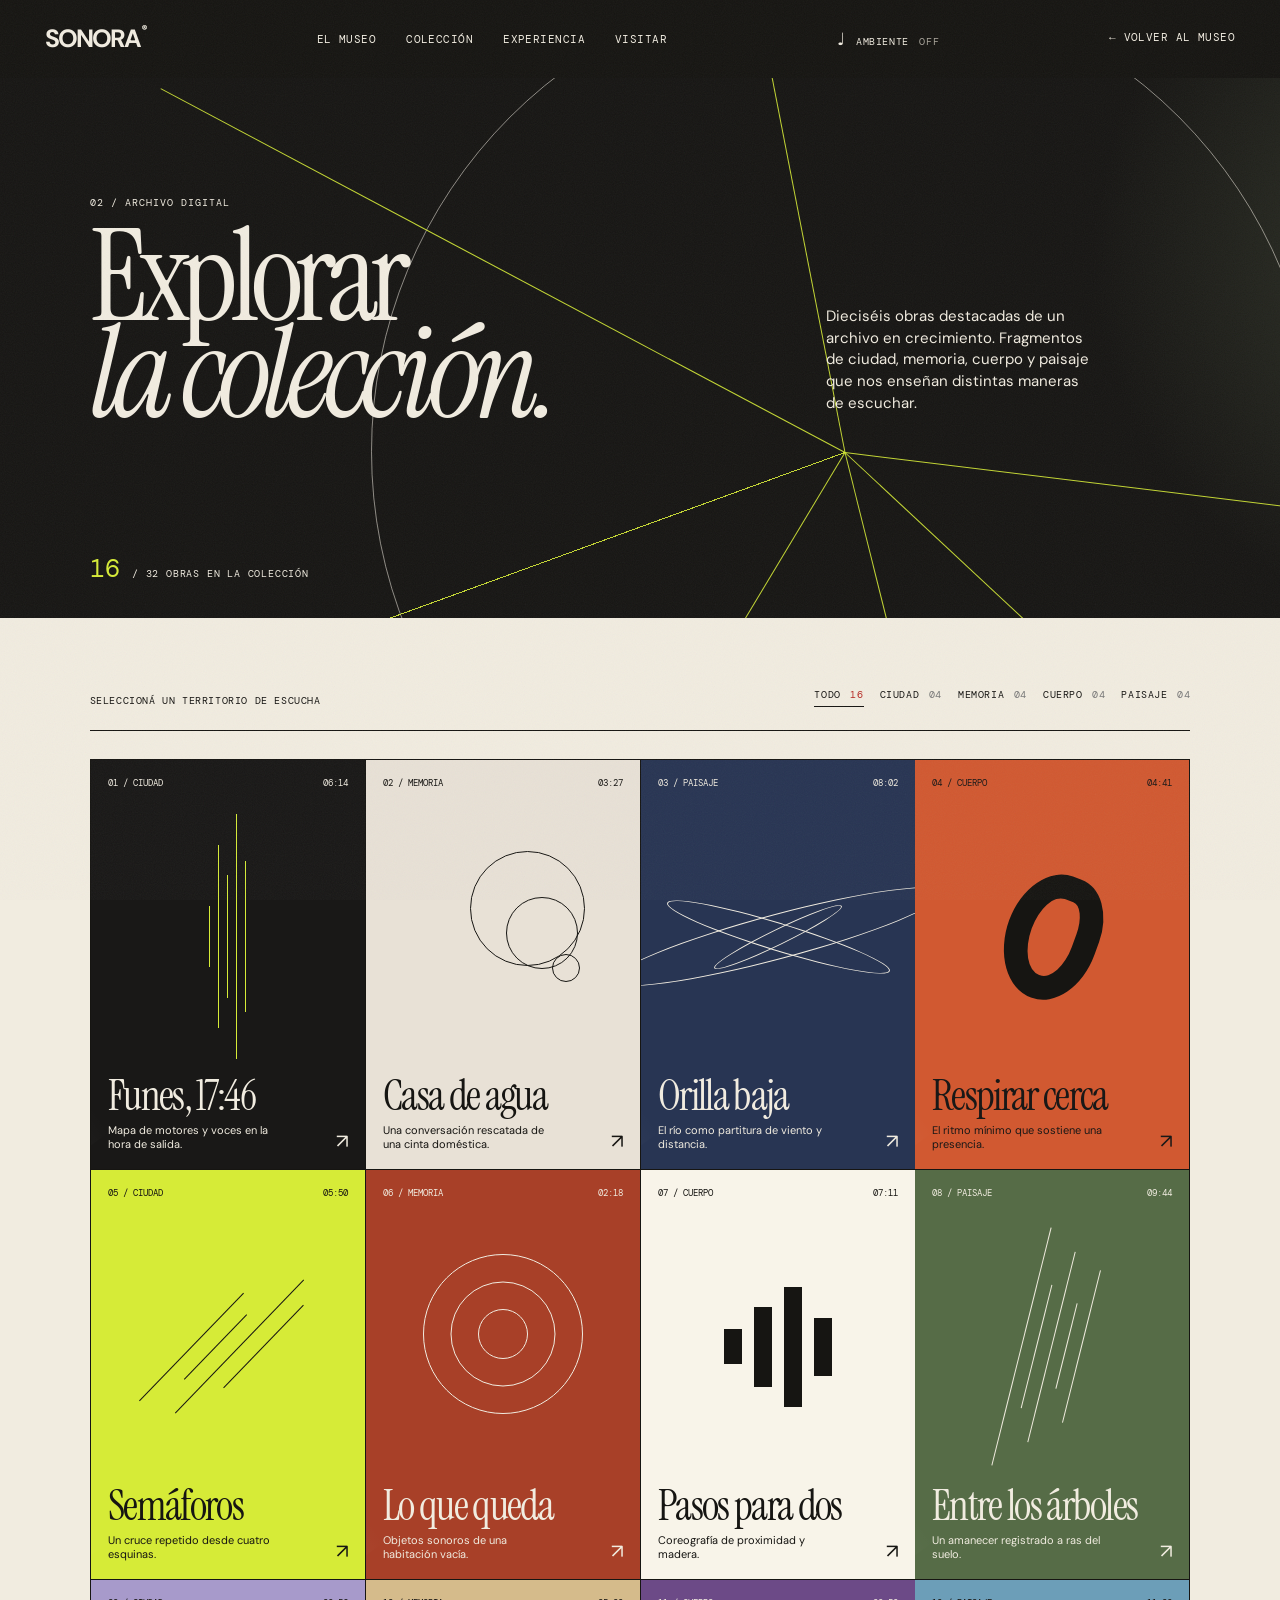
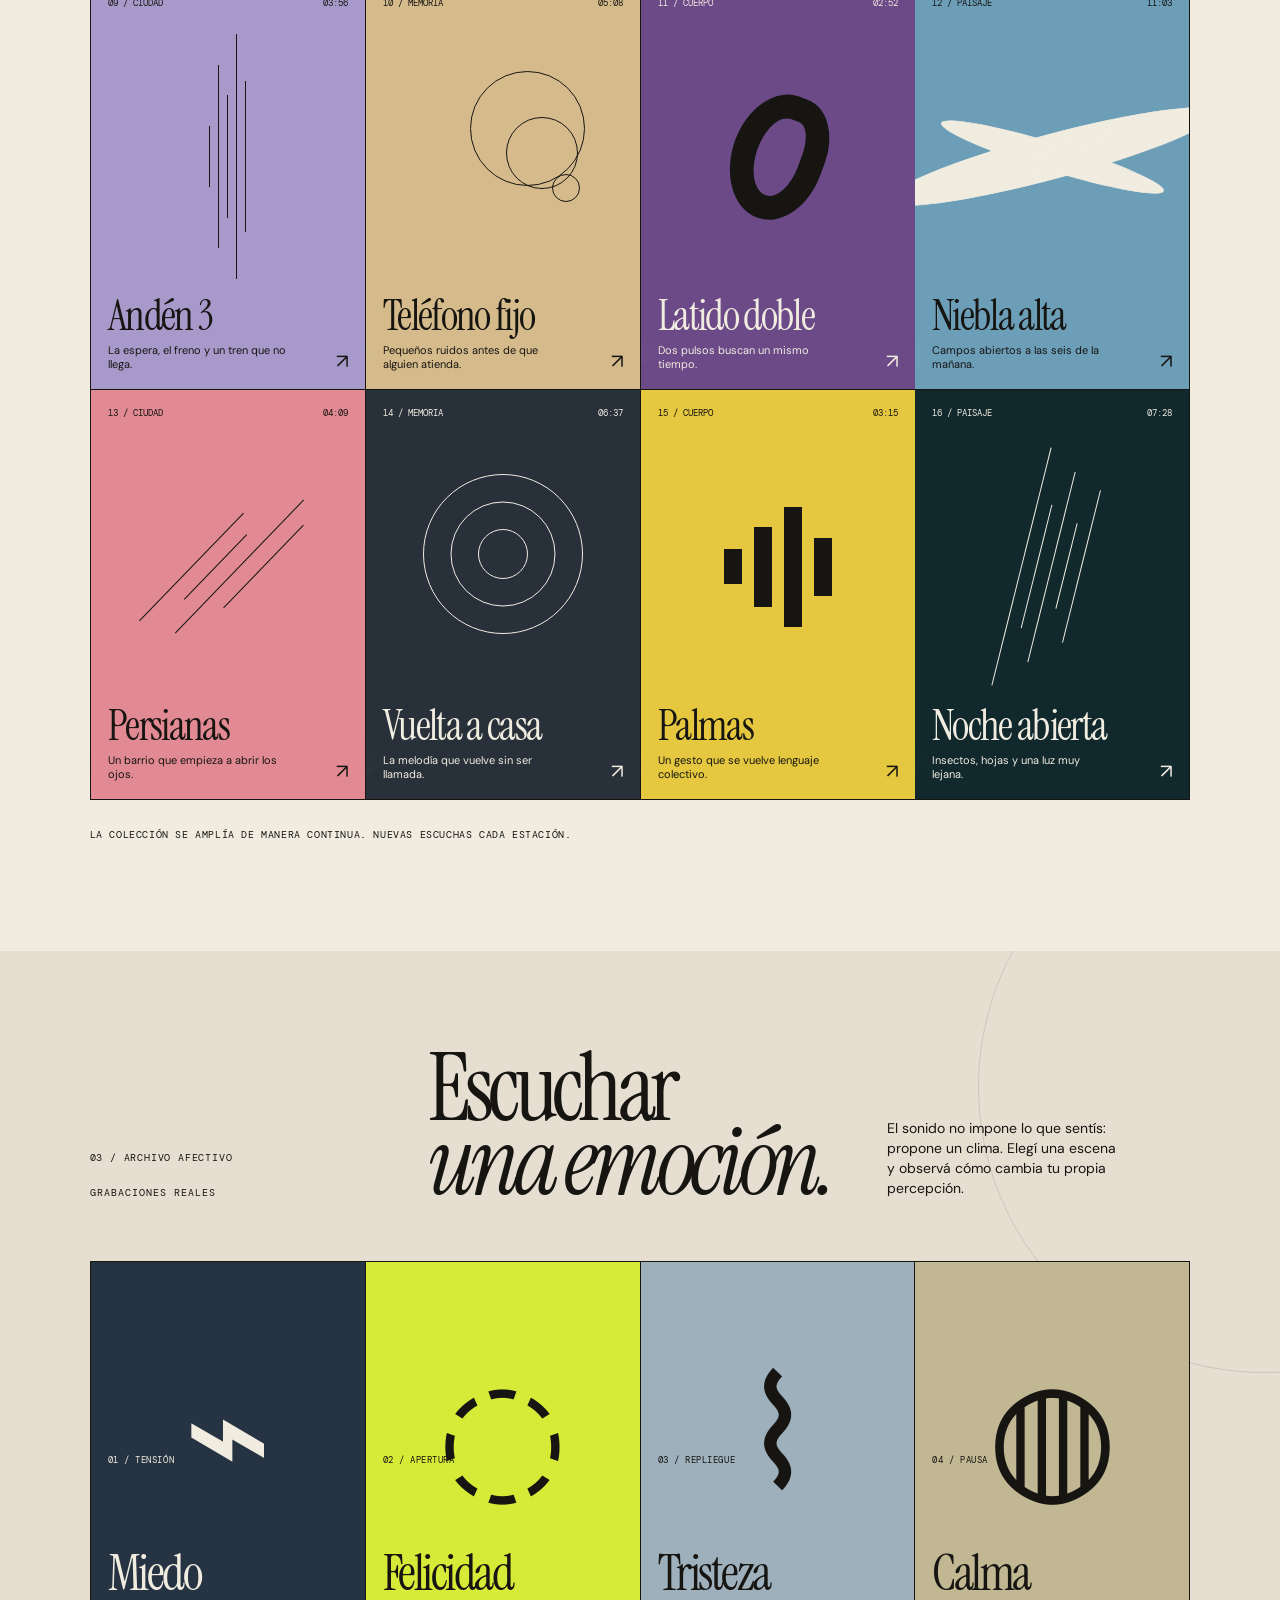
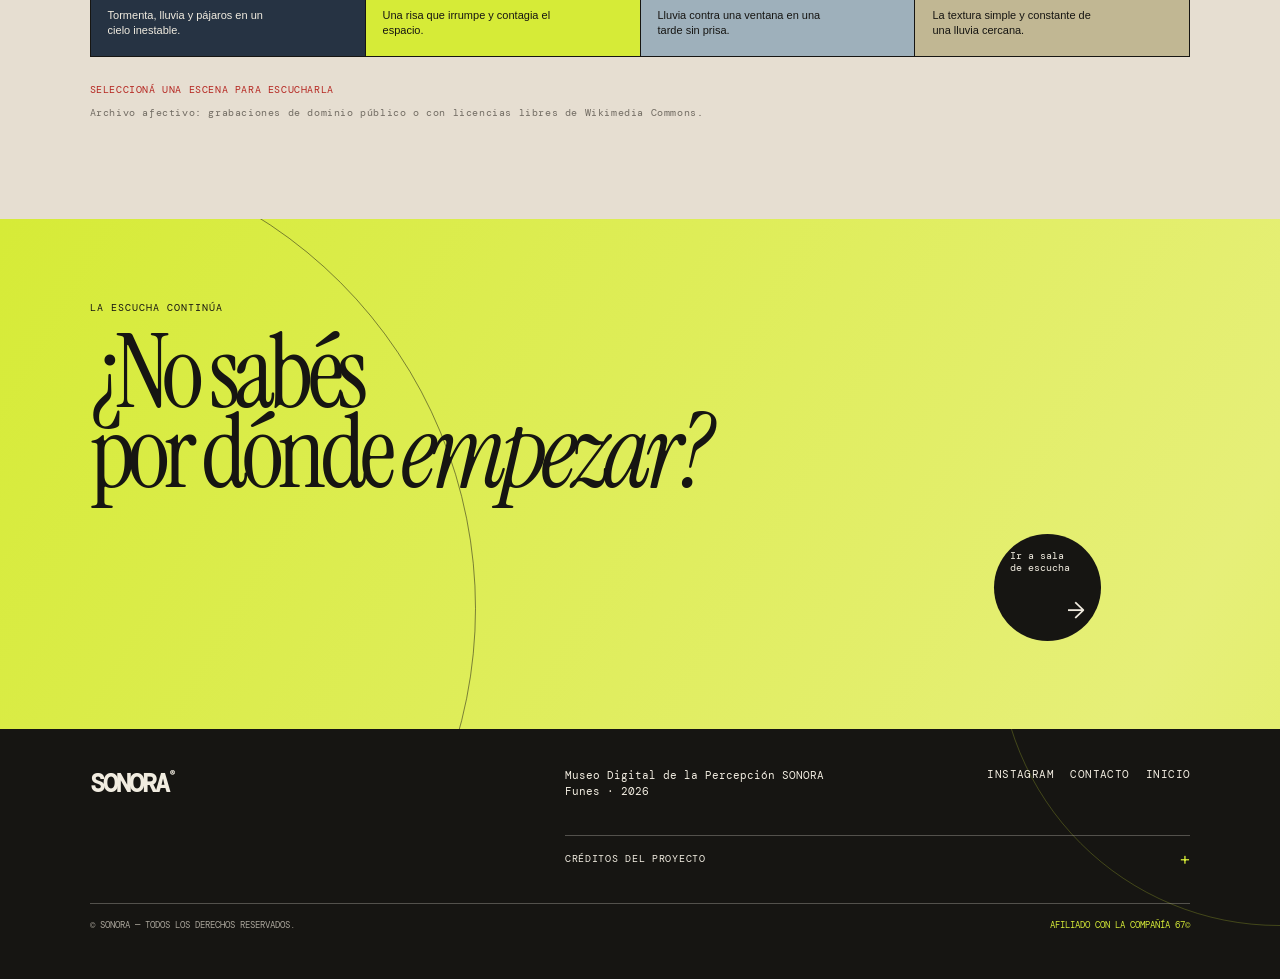
==== commit 28db29e3: "Add files via upload" ====
--- a/coleccion.html
+++ b/coleccion.html
@@ -7,15 +7,21 @@
     <meta name="description" content="Colección completa del Museo Digital de la Percepción Sonora." />
     <title>Archivo — SONORA</title>
     <link rel="stylesheet" href="styles.css" />
+    <link rel="stylesheet" href="enhancements.css" />
+    <link rel="stylesheet" href="experience.css" />
+    <link rel="stylesheet" href="soundrooms.css" />
+    <link rel="stylesheet" href="polish.css" />
   </head>
   <body class="collection-page">
     <div class="grain" aria-hidden="true"></div>
+    <audio id="ambient-music" loop preload="metadata"><source src="https://upload.wikimedia.org/wikipedia/commons/5/50/Nocturne_Op._9_no._2_in_E_flat_major.mp3" type="audio/mpeg" /></audio>
     <header class="site-header collection-header">
       <a class="wordmark" href="assets/easter-egg.png" aria-label="SONORA, sorpresa">SONORA<span>®</span></a>
       <button class="menu-toggle" type="button" aria-expanded="false" aria-controls="navigation"><span></span><span></span><span class="sr-only">Abrir menú</span></button>
       <nav id="navigation" aria-label="Navegación principal">
         <a href="index.html#museo">El museo</a><a href="coleccion.html" aria-current="page">Colección</a><a href="index.html#experiencia">Experiencia</a><a href="visitar.html">Visitar</a>
       </nav>
+      <button class="ambient-toggle" id="ambient-toggle" type="button" aria-pressed="false"><span class="ambient-icon">♩</span> Ambiente <b>OFF</b></button>
       <a class="header-cta" href="index.html">← Volver al museo</a>
     </header>
     <main>
@@ -49,9 +55,24 @@
         </div>
         <p class="archive-note">La colección se amplía de manera continua. Nuevas escuchas cada estación.</p>
       </section>
+      <section class="emotion-archive" aria-labelledby="emotion-title">
+        <div class="emotion-heading"><div><span class="section-index">03 / ARCHIVO AFECTIVO</span><p class="eyebrow">Grabaciones reales</p></div><h2 id="emotion-title">Escuchar<br /><em>una emoción.</em></h2><p>El sonido no impone lo que sentís: propone un clima. Elegí una escena y observá cómo cambia tu propia percepción.</p></div>
+        <audio id="emotion-player" preload="none"></audio>
+        <div class="emotion-grid">
+          <button class="emotion-card emotion-fear" type="button" data-emotion="miedo"><span>01 / TENSIÓN</span><div class="emotion-mark">⌁</div><h3>Miedo</h3><p>Tormenta, lluvia y pájaros en un cielo inestable.</p><b>ESCUCHAR ↗</b></button>
+          <button class="emotion-card emotion-joy" type="button" data-emotion="felicidad"><span>02 / APERTURA</span><div class="emotion-mark">◌</div><h3>Felicidad</h3><p>Una risa que irrumpe y contagia el espacio.</p><b>ESCUCHAR ↗</b></button>
+          <button class="emotion-card emotion-sad" type="button" data-emotion="tristeza"><span>03 / REPLIEGUE</span><div class="emotion-mark">⌇</div><h3>Tristeza</h3><p>Lluvia contra una ventana en una tarde sin prisa.</p><b>ESCUCHAR ↗</b></button>
+          <button class="emotion-card emotion-calm" type="button" data-emotion="calma"><span>04 / PAUSA</span><div class="emotion-mark">◍</div><h3>Calma</h3><p>La textura simple y constante de una lluvia cercana.</p><b>ESCUCHAR ↗</b></button>
+        </div>
+        <p class="emotion-status" id="emotion-status" aria-live="polite">SELECCIONÁ UNA ESCENA PARA ESCUCHARLA</p>
+        <p class="emotion-credit">Archivo afectivo: grabaciones de dominio público o con licencias libres de Wikimedia Commons.</p>
+      </section>
       <section class="archive-cta"><p class="eyebrow">La escucha continúa</p><h2>¿No sabés<br />por dónde <em>empezar?</em></h2><a class="circle-link" href="index.html#experiencia"><span>Ir a sala<br />de escucha</span><b>→</b></a></section>
     </main>
-    <footer><a class="wordmark" href="index.html">SONORA<span>®</span></a><p>Museo Digital de la Percepción SONORA<br />Funes · 2026</p><div><a href="https://instagram.com/fran.dubua/" target="_blank" rel="noreferrer">Instagram</a><a href="mailto:riojinzxc@gmail.com">Contacto</a><a href="index.html">Inicio</a></div><small>© SONORA — Todos los derechos reservados.</small></footer>
+    <footer><a class="wordmark" href="index.html">SONORA<span>®</span></a><p>Museo Digital de la Percepción SONORA<br />Funes · 2026</p><div class="footer-links"><a href="https://instagram.com/fran.dubua/" target="_blank" rel="noreferrer">Instagram</a><a href="mailto:riojinzxc@gmail.com">Contacto</a><a href="index.html">Inicio</a></div><details class="credits"><summary>Créditos del proyecto <span>+</span></summary><dl><div><dt>Director del Proyecto</dt><dd>Dubois Francisco</dd></div><div><dt>Programador Principal</dt><dd>Dubois Francisco</dd></div><div><dt>Desarrollador web</dt><dd>Da Campo Santiago</dd></div><div><dt>Diseñador UX/UI</dt><dd>Da Campo Santiago</dd></div><div><dt>Diseñador gráfico</dt><dd>Da Campo Santiago, Gemini, ChatGPT</dd></div><div><dt>Director creativo</dt><dd>Da Campo Santiago</dd></div><div><dt>Investigación y contenido</dt><dd>Dubois Francisco, ChatGPT</dd></div><div><dt>Edición de audio</dt><dd>Dubois Francisco</dd></div><div><dt>Testing</dt><dd>Da Campo Santiago, Mosto Joaquín</dd></div><div><dt>Agradecimientos</dt><dd>Soledad Lanzini, 4to "B"</dd></div></dl></details><small><span>© SONORA — Todos los derechos reservados.</span><span class="affiliate">Afiliado con la Compañía 67©</span></small></footer>
+    <script src="museum-sounds.js"></script>
+    <script src="ambient.js"></script>
+    <script src="emotion-sounds.js"></script>
     <script src="coleccion.js"></script>
   </body>
 </html>
--- a/enhancements.css
+++ b/enhancements.css
@@ -0,0 +1,4 @@
+/* Controles y sala sonora adicional */
+.ambient-toggle{background:transparent;border:0;color:inherit;font:10px var(--mono);text-transform:uppercase;letter-spacing:.06em;cursor:pointer;padding:6px 0;white-space:nowrap}.ambient-toggle b{font:inherit;margin-left:4px;color:#aaa59b}.ambient-toggle .ambient-icon{font-size:17px;display:inline-block;margin-right:4px;transition:transform .4s ease}.ambient-toggle:hover .ambient-icon,.ambient-toggle.is-on .ambient-icon{transform:rotate(-12deg) scale(1.25)}.ambient-toggle.is-on{color:var(--acid)}.ambient-toggle.is-on b{color:inherit}.ambient-toggle.is-on .ambient-icon{animation:note-sway 1.8s ease-in-out infinite}@keyframes note-sway{50%{transform:rotate(11deg) translateY(-3px)}}
+.resonance-hall{display:grid;grid-template-columns:1fr 1fr;min-height:730px;background:#d9d0c0;color:var(--ink);position:relative;overflow:hidden}.resonance-copy{padding:11vw 9vw;position:relative;z-index:2}.resonance-copy h2{font:clamp(60px,7vw,108px)/.78 var(--serif);letter-spacing:-.06em;font-weight:400;margin:0}.resonance-copy>p:not(.eyebrow):not(.small-note){font-size:15px;line-height:1.45;max-width:340px;margin:42px 0}.resonance-console{--resonance-intensity:.55;background:#18242a;color:var(--cream);padding:25px 9%;display:flex;flex-direction:column;align-items:center;position:relative;overflow:hidden}.resonance-console::before{content:"";position:absolute;width:90%;aspect-ratio:1;border-radius:50%;background:radial-gradient(circle,rgba(118,198,210,var(--resonance-intensity)),transparent 64%);filter:blur(8px);animation:console-glow 7s ease-in-out infinite;pointer-events:none}.resonance-header{position:relative;z-index:3;width:100%;font:10px var(--mono);letter-spacing:.04em;display:flex;justify-content:space-between}.resonance-header span:last-child{color:#9dd9e0}.resonance-space{width:355px;aspect-ratio:1;margin:auto;position:relative;z-index:2}.resonance-space::before{content:"";position:absolute;inset:16%;border:1px solid rgba(241,236,224,.22);border-radius:50%;animation:slow-turn 17s linear infinite}.resonance-pad{position:absolute;border:1px solid rgba(241,236,224,.72);border-radius:50%;background:rgba(241,236,224,.04);color:var(--cream);cursor:pointer;font:9px var(--mono);letter-spacing:.06em;transition:transform .35s cubic-bezier(.2,.8,.2,1),background .35s ease,box-shadow .35s ease;display:grid;place-items:center;z-index:2}.resonance-pad:hover,.resonance-pad:focus-visible,.resonance-pad.is-active{transform:scale(1.22);outline:0;background:var(--acid);color:var(--ink);box-shadow:0 0 0 8px rgba(214,235,55,.12),0 0 40px rgba(214,235,55,.36)}.pad-one{width:112px;aspect-ratio:1;left:2%;bottom:23%;background:#b26b49}.pad-two{width:71px;aspect-ratio:1;right:9%;top:13%;background:#8fc5cd;color:var(--ink)}.pad-three{width:93px;aspect-ratio:1;right:13%;bottom:15%;background:#375e69}.pad-four{width:52px;aspect-ratio:1;left:35%;top:12%;background:#d6eb37;color:var(--ink)}.resonance-ring{position:absolute;border:1px solid rgba(157,217,224,.55);border-radius:50%;left:50%;top:50%;transform:translate(-50%,-50%);pointer-events:none;animation:resonance-orbit 13s linear infinite}.ring-one{width:100%;height:42%}.ring-two{width:48%;height:100%;animation-duration:18s;animation-direction:reverse}.is-resonating .ring-one{animation:resonance-burst 1s ease-out}.is-resonating .ring-two{animation:resonance-burst 1s .08s ease-out}.resonance-controls{position:relative;z-index:3;border-top:1px solid rgba(241,236,224,.4);padding-top:18px;width:100%;display:grid;grid-template-columns:1fr auto;gap:22px;align-items:end;font:10px var(--mono);text-transform:uppercase}.resonance-controls label{display:flex;flex-direction:column;gap:8px}.resonance-controls button{border:1px solid rgba(241,236,224,.65);background:transparent;color:var(--cream);font:9px var(--mono);text-transform:uppercase;padding:10px;cursor:pointer;transition:background .25s ease,color .25s ease}.resonance-controls button:hover{background:var(--cream);color:var(--ink)}@keyframes resonance-orbit{to{transform:translate(-50%,-50%) rotate(360deg)}}@keyframes resonance-burst{0%{transform:translate(-50%,-50%) scale(1);opacity:1}100%{transform:translate(-50%,-50%) scale(1.45);opacity:0}}
+@media(max-width:980px){.site-header{gap:14px}.site-header nav{gap:17px}.ambient-toggle{font-size:9px}.resonance-hall{grid-template-columns:1fr}.resonance-copy{padding:90px 9vw 55px}.resonance-console{min-height:610px;padding:22px 9%}}@media(max-width:800px){.ambient-toggle{margin-left:auto}.header-cta{display:none}.site-header nav.open~.ambient-toggle{visibility:hidden}.resonance-space{width:min(78vw,355px)}}@media(max-width:450px){.ambient-toggle{font-size:0}.ambient-toggle b{font-size:9px}.ambient-toggle .ambient-icon{font-size:19px;margin-right:0}.resonance-console{min-height:560px}.resonance-space{width:285px}.resonance-controls{grid-template-columns:1fr}.resonance-copy h2{font-size:60px}.pad-one{width:95px}.pad-three{width:78px}}
--- a/experience.css
+++ b/experience.css
@@ -0,0 +1,15 @@
+/* Navegación cinética */
+.site-header{transition:transform .42s cubic-bezier(.2,.8,.2,1),background .42s ease,box-shadow .42s ease}.site-header .header-cta{background:transparent;border:0;cursor:pointer}.site-header.is-sticky{position:fixed!important;top:0;background:rgba(22,21,18,.92);box-shadow:0 8px 24px rgba(0,0,0,.16);transform:translateY(-115%);backdrop-filter:blur(14px)}.site-header.is-sticky.is-revealed{transform:translateY(0)}.scroll-cue{transition:opacity .35s ease,transform .35s ease}.scroll-cue.is-hidden{opacity:0;transform:translateY(12px);pointer-events:none}
+
+/* Sala cuatro: una comunidad de silencios */
+.line-visual{gap:8px}.line-visual i:nth-child(6){height:145px;width:23px;animation-delay:-2.8s}.line-visual i:nth-child(7){height:63px;width:18px;animation-delay:-1.8s}.line-visual i:nth-child(8){height:205px;width:28px;animation-delay:-.3s}.line-visual i:nth-child(9){height:107px;width:20px;animation-delay:-2.5s}.room-line .line-visual{animation:line-field 9s ease-in-out infinite}.room-line::after{content:"";position:absolute;width:180%;height:180%;border-radius:50%;border:1px solid rgba(22,21,18,.15);left:-40%;top:-40%;animation:slow-turn 25s linear infinite;pointer-events:none}.room-line:hover .line-visual{animation-duration:3.5s}.room-line:hover .line-visual i{animation-duration:1.6s}@keyframes line-field{50%{transform:scale(1.08) rotate(-4deg)}}
+
+/* Partitura de contacto */
+.resonance-score{position:relative;z-index:3;width:100%;border-top:1px solid rgba(241,236,224,.22);padding:13px 0 3px;display:flex;align-items:center;justify-content:space-between;gap:18px;font:9px var(--mono);letter-spacing:.06em}.score-label{opacity:.7}.score-notes{height:32px;display:flex;align-items:end;gap:7px}.score-notes i{font-style:normal;display:grid;place-items:center;width:19px;height:19px;border:1px solid rgba(241,236,224,.28);border-radius:50%;opacity:.45;transition:transform .35s cubic-bezier(.2,.8,.2,1),background .35s ease,color .35s ease,opacity .35s ease}.score-notes i.is-note{opacity:1;background:var(--acid);border-color:var(--acid);color:var(--ink);transform:translateY(-8px) scale(1.12);box-shadow:0 0 18px rgba(214,235,55,.48)}.resonance-console.is-resonating .resonance-space::after{content:"";position:absolute;inset:0;border:1px solid rgba(214,235,55,.6);border-radius:50%;animation:space-wave 1.1s ease-out both}.resonance-pad span{pointer-events:none}.resonance-pad::before{content:"";position:absolute;inset:7px;border:1px solid rgba(255,255,255,.18);border-radius:inherit;opacity:.6}.resonance-pad:hover::before{animation:slow-turn 2.4s linear infinite}@keyframes space-wave{to{transform:scale(1.4);opacity:0}}
+
+/* Fonoteca */
+.phonotheque{padding:105px 7vw 90px;background:#151411;color:var(--cream);position:relative;overflow:hidden}.phonotheque::before{content:"";position:absolute;width:900px;aspect-ratio:1;border-radius:50%;border:1px solid rgba(241,236,224,.11);right:-360px;top:-520px;animation:slow-turn 40s linear infinite}.phonotheque-heading{display:flex;justify-content:space-between;align-items:end;gap:30px;position:relative;z-index:1;margin-bottom:65px}.phonotheque-heading h2{font:clamp(55px,7.4vw,112px)/.78 var(--serif);letter-spacing:-.06em;font-weight:400;margin:0}.phonotheque-heading .eyebrow{margin:20px 0 0}.phonotheque-grid{display:grid;grid-template-columns:repeat(3,1fr);position:relative;z-index:1;border-top:1px solid rgba(241,236,224,.6);border-left:1px solid rgba(241,236,224,.6)}.track-card{min-height:430px;padding:18px;border:0;border-right:1px solid rgba(241,236,224,.6);border-bottom:1px solid rgba(241,236,224,.6);background:transparent;color:var(--cream);position:relative;text-align:left;cursor:pointer;overflow:hidden;transition:background .45s ease,color .45s ease,transform .45s cubic-bezier(.2,.8,.2,1)}.track-card:hover,.track-card:focus-visible,.track-card.is-selected{background:var(--acid);color:var(--ink);transform:translateY(-9px);outline:0}.track-card>span,.track-card>b{font:9px var(--mono);letter-spacing:.06em}.track-card>b{position:absolute;left:18px;bottom:18px;opacity:0;transform:translateY(10px);transition:.35s ease}.track-card:hover>b,.track-card.is-selected>b{opacity:1;transform:translateY(0)}.track-card h3{font:48px/.83 var(--serif);letter-spacing:-.05em;margin:0;position:absolute;left:18px;bottom:67px}.track-card p{font-size:11px;line-height:1.35;margin:0;max-width:185px;position:absolute;left:18px;bottom:31px;transition:transform .35s ease}.track-card:hover p,.track-card.is-selected p{transform:translateY(-20px)}.track-glyph{position:absolute;inset:68px 0 130px;display:flex;align-items:center;justify-content:center;gap:10px}.track-glyph i{display:block;width:1px;background:currentColor}.nocturne-glyph i{height:75%;animation:music-bar 1.7s ease-in-out infinite}.nocturne-glyph i:nth-child(2){height:35%;animation-delay:-.5s}.nocturne-glyph i:nth-child(3){height:100%;animation-delay:-1s}.gymnopedie-glyph i{width:100px;aspect-ratio:1;border:1px solid currentColor;border-radius:50%;background:transparent;animation:gym-circle 10s linear infinite}.gymnopedie-glyph i:nth-child(2){width:58px;animation-duration:7s;animation-direction:reverse}.gymnopedie-glyph i:nth-child(3){width:20px;animation-duration:4s}.moonlight-glyph i{width:45px;height:160px;border:1px solid currentColor;border-radius:50%;background:transparent;transform:rotate(42deg);animation:moon-orbit 7s ease-in-out infinite}.moonlight-glyph i:nth-child(2){height:90px;animation-delay:-1.5s}.moonlight-glyph i:nth-child(3){height:205px;animation-delay:-3s}.track-card.is-selected .track-glyph{filter:drop-shadow(0 0 14px rgba(22,21,18,.35))}.phonotheque-note{font:10px var(--mono);letter-spacing:.06em;text-transform:uppercase;position:relative;z-index:1;margin:28px 0 0;color:#aaa59b}@keyframes music-bar{50%{transform:scaleY(.35)}}@keyframes gym-circle{to{transform:rotate(360deg)}}@keyframes moon-orbit{50%{transform:rotate(58deg) translateY(-10px)}}
+
+/* Acceso de visita */
+.paywall-open{border:0;cursor:pointer}.visit-paywall{max-width:760px;width:calc(100% - 36px);padding:58px;background:var(--ink);color:var(--cream);border:1px solid rgba(241,236,224,.7);box-shadow:16px 16px 0 var(--acid)}.visit-paywall::backdrop{background:rgba(17,16,14,.75);backdrop-filter:blur(6px)}.visit-paywall h2{font:clamp(47px,6vw,85px)/.79 var(--serif);letter-spacing:-.055em;font-weight:400;margin:0 0 30px}.visit-paywall>p:not(.eyebrow){font-size:16px;line-height:1.45;max-width:510px}.paywall-close{position:absolute;right:18px;top:12px;background:transparent;border:0;color:var(--cream);font-size:29px;cursor:pointer}.paywall-price{display:flex;justify-content:space-between;align-items:end;border-top:1px solid rgba(241,236,224,.42);padding-top:18px;margin-top:36px;font:10px var(--mono);letter-spacing:.06em}.paywall-price strong{font:42px var(--serif);font-weight:400;letter-spacing:-.04em}.paywall-buy{display:block;margin-top:18px;padding:16px 18px;background:var(--acid);color:var(--ink);font:10px var(--mono);text-transform:uppercase;text-decoration:none;text-align:center;letter-spacing:.06em;transition:transform .25s ease,box-shadow .25s ease}.paywall-buy:hover{transform:translate(-4px,-4px);box-shadow:5px 5px 0 var(--cream)}.visit-paywall small{display:block;margin-top:16px;font:9px var(--mono);color:#aaa59b}
+@media(max-width:800px){.phonotheque{padding:80px 7vw}.phonotheque-heading{display:block}.phonotheque-heading h2{margin-top:35px}.phonotheque-grid{grid-template-columns:1fr}.track-card{min-height:340px}.track-glyph{inset:45px 0 105px}.track-card h3{font-size:50px}.track-card>b{opacity:1;transform:none}.track-card p{bottom:27px}.track-card:hover p,.track-card.is-selected p{transform:none}.visit-paywall{padding:46px 28px}.score-label{display:none}}@media(max-width:450px){.resonance-score{gap:8px}.score-notes{gap:4px}.score-notes i{width:16px;height:16px}.phonotheque-heading h2{font-size:59px}.track-card{min-height:330px}.track-card h3{font-size:47px}.paywall-price{align-items:start;flex-direction:column;gap:9px}}
--- a/soundrooms.css
+++ b/soundrooms.css
@@ -0,0 +1,9 @@
+/* Sala cuatro: instrumento, cuerpos y jurador */
+.silence-studio{display:grid;grid-template-columns:1fr 1fr;min-height:730px;background:#bfc7b8;color:var(--ink);position:relative;overflow:hidden}.silence-studio::before{content:"";position:absolute;width:790px;aspect-ratio:1;border-radius:50%;border:1px solid rgba(22,21,18,.14);left:-405px;top:-250px;animation:slow-turn 36s linear infinite}.silence-copy{padding:11vw 9vw;position:relative;z-index:2}.silence-copy h2{font:clamp(60px,7vw,108px)/.78 var(--serif);letter-spacing:-.06em;font-weight:400;margin:0}.silence-copy>p:not(.eyebrow){font-size:15px;line-height:1.46;max-width:410px;margin:39px 0}.jurador-note{border-left:1px solid var(--ink);padding:3px 0 3px 16px;max-width:400px}.jurador-note>span{font:10px var(--mono);letter-spacing:.08em}.jurador-note p{font:13px/1.4 var(--sans);margin:10px 0 0}.silence-console{background:#211d27;color:var(--cream);padding:25px 8%;display:flex;flex-direction:column;position:relative;overflow:hidden}.silence-console::before,.silence-console::after{content:"";position:absolute;border-radius:50%;pointer-events:none}.silence-console::before{width:570px;aspect-ratio:1;border:1px solid rgba(194,150,224,.34);right:-320px;top:-190px;animation:slow-turn 28s linear infinite}.silence-console::after{width:430px;aspect-ratio:1;background:radial-gradient(circle,rgba(149,93,189,.28),transparent 65%);right:-130px;bottom:-180px;animation:console-glow 6s ease-in-out infinite}.silence-header{position:relative;z-index:3;display:flex;justify-content:space-between;font:10px var(--mono);letter-spacing:.05em}.silence-header span:last-child{color:#d8b8f1}.silence-notes{position:relative;z-index:2;display:grid;grid-template-columns:repeat(3,1fr);gap:10px;margin:auto 0 28px}.silence-note{height:88px;border:1px solid rgba(241,236,224,.7);background:rgba(241,236,224,.035);color:var(--cream);font:21px var(--serif);cursor:pointer;transition:transform .24s cubic-bezier(.2,.8,.2,1),background .24s ease,color .24s ease,box-shadow .24s ease}.silence-note:nth-child(2n){transform:translateY(15px)}.silence-note:hover,.silence-note:focus-visible,.silence-note.is-active{background:#d8b8f1;color:#211d27;outline:0;transform:translateY(-5px) scale(1.04);box-shadow:0 0 0 5px rgba(216,184,241,.12),0 0 28px rgba(216,184,241,.3)}.silence-note:nth-child(2n):hover,.silence-note:nth-child(2n):focus-visible,.silence-note:nth-child(2n).is-active{transform:translateY(7px) scale(1.04)}.silence-controls{position:relative;z-index:3;border-top:1px solid rgba(241,236,224,.42);padding-top:18px;display:grid;grid-template-columns:1fr 1fr 1fr;gap:14px;font:9px var(--mono);letter-spacing:.04em;text-transform:uppercase}.silence-controls label{display:flex;flex-direction:column;gap:8px}.silence-controls select{background:transparent;color:var(--cream);border:0;border-bottom:1px solid rgba(241,236,224,.6);padding:0 0 7px;font:12px var(--sans)}.silence-controls option{color:var(--ink)}.silence-controls output{color:#d8b8f1;text-transform:none}.silence-console input[type=range]{accent-color:#d8b8f1}
+
+/* Archivo afectivo: grabaciones reales */
+.emotion-archive{background:#e6ded1;padding:100px 7vw;position:relative;overflow:hidden}.emotion-archive::before{content:"";position:absolute;width:570px;aspect-ratio:1;border:1px solid rgba(22,21,18,.12);border-radius:50%;right:-270px;top:-150px;animation:slow-turn 29s linear infinite}.emotion-heading{position:relative;z-index:1;display:grid;grid-template-columns:1fr 1.4fr 1fr;align-items:end;gap:35px;margin-bottom:62px}.emotion-heading .eyebrow{margin:20px 0 0}.emotion-heading h2{font:clamp(59px,7.4vw,110px)/.78 var(--serif);letter-spacing:-.06em;font-weight:400;margin:0}.emotion-heading>p{font-size:14px;line-height:1.42;margin:0;max-width:240px}.emotion-grid{display:grid;grid-template-columns:repeat(4,1fr);border-top:1px solid var(--ink);border-left:1px solid var(--ink);position:relative;z-index:1}.emotion-card{height:395px;border:0;border-right:1px solid var(--ink);border-bottom:1px solid var(--ink);padding:17px;position:relative;text-align:left;color:var(--ink);cursor:pointer;overflow:hidden;transition:transform .35s cubic-bezier(.2,.8,.2,1),box-shadow .35s ease}.emotion-card:hover,.emotion-card:focus-visible,.emotion-card.is-playing{transform:translateY(-8px);box-shadow:0 10px 0 var(--ink);outline:0;z-index:1}.emotion-card>span,.emotion-card>b{font:9px var(--mono);letter-spacing:.06em}.emotion-card h3{font:50px/.82 var(--serif);letter-spacing:-.05em;position:absolute;left:17px;bottom:62px;margin:0}.emotion-card p{font-size:11px;line-height:1.34;max-width:170px;position:absolute;left:17px;bottom:18px;margin:0}.emotion-card>b{position:absolute;right:16px;bottom:17px;opacity:0;transition:opacity .2s ease}.emotion-card:hover>b,.emotion-card.is-playing>b{opacity:1}.emotion-mark{position:absolute;left:0;right:0;top:63px;bottom:110px;display:grid;place-items:center;font:150px/.8 var(--serif);transition:transform .7s ease}.emotion-card:hover .emotion-mark,.emotion-card.is-playing .emotion-mark{transform:scale(1.18) rotate(12deg)}.emotion-fear{background:#263343;color:var(--cream)}.emotion-joy{background:var(--acid)}.emotion-sad{background:#9eb0bb}.emotion-calm{background:#c1b793}.emotion-status,.emotion-credit{position:relative;z-index:1;font:10px var(--mono);letter-spacing:.06em;margin:26px 0 0}.emotion-status{color:#b52620}.emotion-credit{color:#726c63;margin-top:10px}
+
+/* Pie institucional */
+footer small{display:flex;justify-content:space-between;gap:20px}.affiliate{white-space:nowrap;color:var(--acid)}
+@media(max-width:900px){.silence-studio{grid-template-columns:1fr}.silence-copy{padding:90px 9vw 55px}.silence-console{min-height:610px;padding:22px 9%}.emotion-heading{grid-template-columns:1fr 1fr}.emotion-heading>p{grid-column:2}.emotion-grid{grid-template-columns:1fr 1fr}.emotion-card{height:360px}}@media(max-width:550px){.silence-console{min-height:600px}.silence-notes{gap:6px}.silence-note{height:68px;font-size:18px}.silence-controls{grid-template-columns:1fr}.silence-copy h2{font-size:60px}.emotion-archive{padding:78px 7vw}.emotion-heading{display:block}.emotion-heading h2{font-size:61px;margin-top:35px}.emotion-heading>p{margin-top:28px}.emotion-grid{grid-template-columns:1fr}.emotion-card{height:330px}footer small{align-items:start;flex-direction:column;gap:9px}}
--- a/polish.css
+++ b/polish.css
@@ -0,0 +1,42 @@
+/* Navegación: se muestra sólo tras una intención clara de subir. */
+.site-header{will-change:transform,opacity}
+.site-header.is-sticky{left:0;right:0;width:100%;visibility:hidden;opacity:0;pointer-events:none;transform:translateY(-120%)}
+.site-header.is-sticky.is-revealed{visibility:visible;opacity:1;pointer-events:auto;transform:translateY(0)}
+.collection-page.has-sticky-header main{padding-top:var(--sticky-header-height,78px)}
+
+/* Sala 04: una partitura visual más cálida y profunda. */
+.silence-studio{background:radial-gradient(circle at 18% 14%,rgba(245,240,211,.72) 0 2px,transparent 3px),radial-gradient(circle at 75% 82%,rgba(77,105,84,.2),transparent 33%),linear-gradient(118deg,#ccd1be 0%,#aab9ad 50%,#9ea9a2 100%)}
+.silence-studio::after{content:"";position:absolute;inset:0;pointer-events:none;opacity:.32;background-image:linear-gradient(90deg,transparent 0 49.9%,rgba(22,21,18,.12) 50% 50.1%,transparent 50.2%),repeating-linear-gradient(0deg,transparent 0 34px,rgba(22,21,18,.05) 35px 36px);mask-image:linear-gradient(90deg,#000,transparent 68%)}
+.silence-copy{isolation:isolate}
+.silence-copy::before{content:"";position:absolute;z-index:-1;width:310px;aspect-ratio:1;right:6%;top:8%;border:1px solid rgba(22,21,18,.16);border-radius:50%;box-shadow:0 0 0 30px rgba(241,236,224,.12),0 0 0 62px rgba(22,21,18,.035);animation:studio-pulse 12s ease-in-out infinite}
+.silence-copy h2 em{color:#384c3d}
+.jurador-note{margin-top:45px;padding:14px 0 14px 18px;background:linear-gradient(90deg,rgba(241,236,224,.45),transparent);border-left:2px solid #384c3d}
+.jurador-note>span{color:#384c3d}
+.silence-console{background:radial-gradient(circle at 72% 36%,rgba(146,105,192,.32),transparent 32%),radial-gradient(circle at 14% 86%,rgba(63,183,165,.19),transparent 36%),linear-gradient(145deg,#171a26,#21182c 54%,#2b1934)}
+.silence-console::before{width:670px;right:-350px;top:-225px;border-color:rgba(223,196,249,.45);box-shadow:0 0 0 47px rgba(223,196,249,.05),0 0 0 107px rgba(223,196,249,.035)}
+.silence-console::after{width:520px;right:-190px;bottom:-260px;background:radial-gradient(circle,rgba(122,72,175,.42),transparent 68%)}
+.silence-header{padding-bottom:14px;border-bottom:1px solid rgba(241,236,224,.16)}
+.silence-notes{grid-template-columns:repeat(3,minmax(0,1fr));gap:13px;perspective:900px}
+.silence-note{height:94px;position:relative;overflow:hidden;border-color:rgba(241,236,224,.4);border-radius:2px;background:linear-gradient(145deg,rgba(255,255,255,.11),rgba(255,255,255,.018));box-shadow:inset 0 1px 0 rgba(255,255,255,.1),0 12px 25px rgba(0,0,0,.15);text-shadow:0 1px 10px rgba(255,255,255,.2)}
+.silence-note::after{content:"";position:absolute;width:115%;height:1px;left:-8%;top:50%;background:rgba(241,236,224,.22);transform:rotate(-28deg) translateX(-120%);transition:transform .65s cubic-bezier(.2,.8,.2,1)}
+.silence-note:nth-child(3n+1){border-radius:48% 3px 3px 3px}.silence-note:nth-child(3n){border-radius:3px 48% 3px 3px}.silence-note:nth-child(2n){transform:translateY(14px) rotate(1deg)}
+.silence-note:nth-child(3n){transform:translateY(-5px) rotate(-1deg)}
+.silence-note:hover::after,.silence-note:focus-visible::after,.silence-note.is-active::after{transform:rotate(-28deg) translateX(120%)}
+.silence-note:hover,.silence-note:focus-visible,.silence-note.is-active{background:linear-gradient(145deg,#f1d9ff,#c9b7f0);box-shadow:0 0 0 5px rgba(216,184,241,.1),0 0 38px rgba(216,184,241,.46),0 15px 26px rgba(0,0,0,.22)}
+.silence-note:nth-child(2n):hover,.silence-note:nth-child(2n):focus-visible,.silence-note:nth-child(2n).is-active{transform:translateY(2px) scale(1.04) rotate(1deg)}
+.silence-note:nth-child(3n):hover,.silence-note:nth-child(3n):focus-visible,.silence-note:nth-child(3n).is-active{transform:translateY(-12px) scale(1.04) rotate(-1deg)}
+.silence-controls{padding:21px 16px 4px;border:1px solid rgba(241,236,224,.22);background:rgba(6,7,13,.24);backdrop-filter:blur(8px)}
+.silence-controls select{cursor:pointer}.silence-console input[type=range]{cursor:ew-resize}
+@keyframes studio-pulse{0%,100%{transform:scale(.96) rotate(0deg);opacity:.58}50%{transform:scale(1.07) rotate(9deg);opacity:1}}
+
+/* Créditos institucionales. */
+footer .credits{grid-column:2/-1;position:relative;z-index:1;align-self:start;border-top:1px solid rgba(241,236,224,.28);padding-top:14px;color:#c5c0b6}
+.credits summary{display:flex;align-items:center;justify-content:space-between;gap:18px;list-style:none;cursor:pointer;font:10px var(--mono);letter-spacing:.07em;text-transform:uppercase;color:var(--cream)}
+.credits summary::-webkit-details-marker{display:none}.credits summary span{font:18px/1 var(--sans);transition:transform .28s ease;color:var(--acid)}
+.credits[open] summary span{transform:rotate(45deg)}
+.credits dl{display:grid;grid-template-columns:repeat(2,minmax(0,1fr));gap:0 26px;margin:18px 0 0;border-top:1px solid rgba(241,236,224,.14)}
+.credits dl div{display:grid;grid-template-columns:minmax(0,1fr) minmax(0,1.25fr);gap:9px;padding:10px 0;border-bottom:1px solid rgba(241,236,224,.11)}
+.credits dt,.credits dd{margin:0;font:9px/1.4 var(--mono);letter-spacing:.025em}.credits dt{text-transform:uppercase;color:#8f8a80}.credits dd{color:var(--cream)}
+@media(max-width:800px){.collection-page.has-sticky-header main{padding-top:var(--sticky-header-height,65px)}footer .credits{grid-column:1/-1}.credits dl{grid-template-columns:1fr}.silence-copy::before{right:-12%;opacity:.7}.silence-notes{gap:9px}}
+@media(max-width:550px){.silence-note{height:74px}.silence-controls{padding:17px 13px}.credits dl div{grid-template-columns:1fr;gap:3px}.credits dd{font-size:10px}.silence-copy::before{width:220px;top:3%}}
+@media(prefers-reduced-motion:reduce){.silence-copy::before{animation:none}.site-header{transition:none}.silence-note::after{transition:none}}
